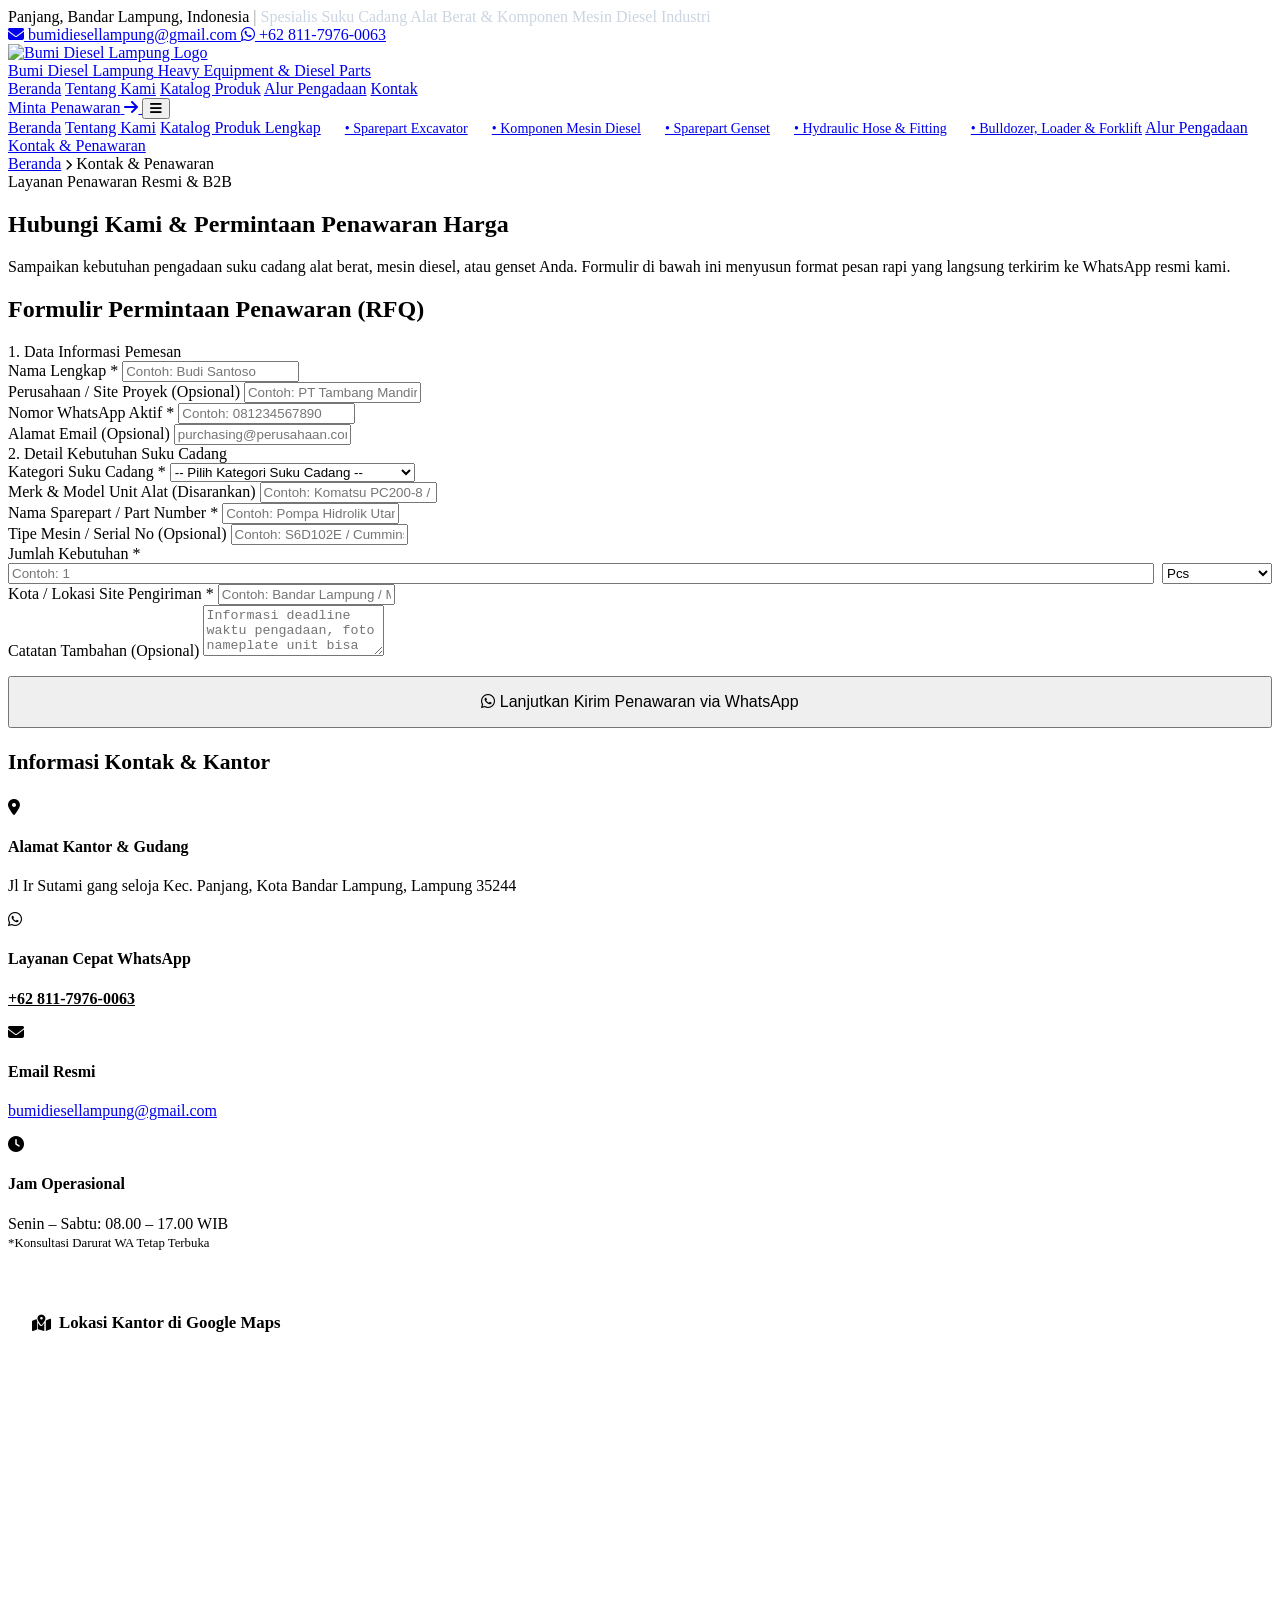
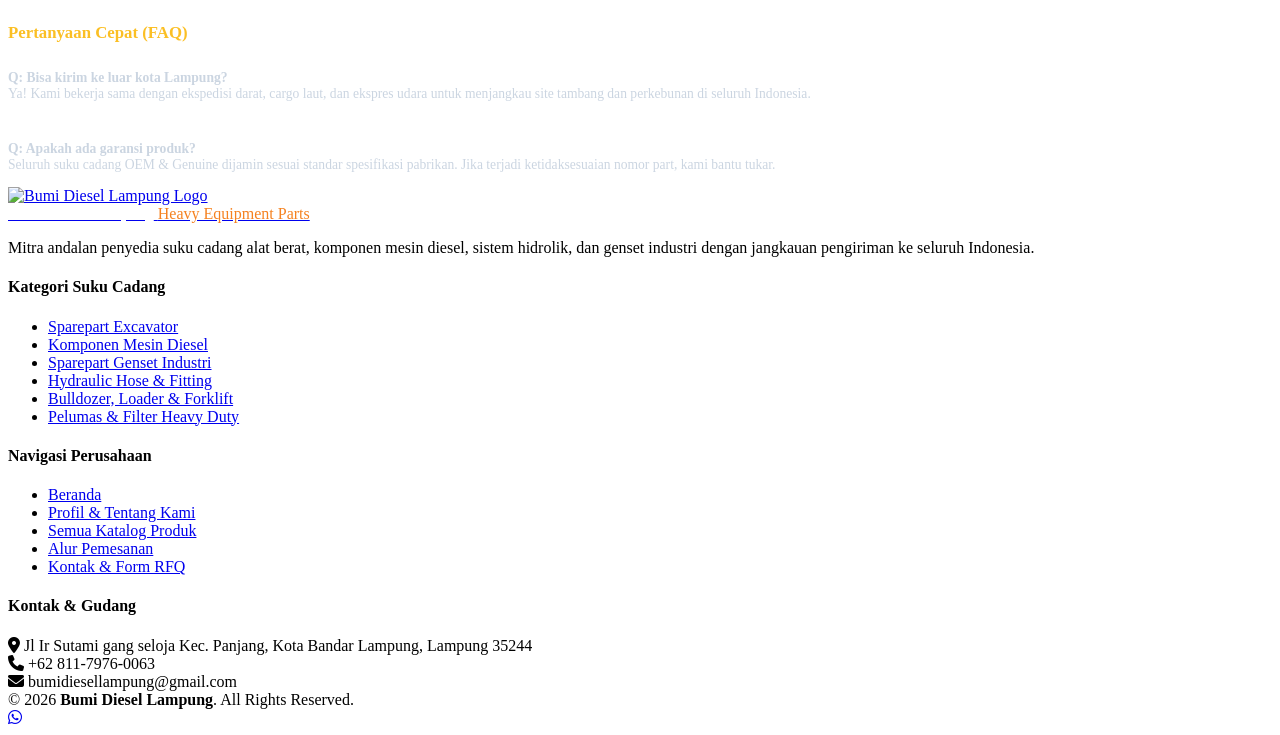
==== kontak.html @ dd25313c "Add files via upload" ====
<!DOCTYPE html>
<html lang="id">
<head>
  <meta charset="UTF-8">
  <meta name="viewport" content="width=device-width, initial-scale=1.0">
  <title>Kontak & Permintaan Penawaran | Bumi Diesel Lampung</title>
  <meta name="description" content="Formulir permintaan penawaran harga (RFQ) dan informasi kontak resmi Bumi Diesel Lampung di Panjang, Bandar Lampung. Layanan cepat via WhatsApp.">
  <meta name="keywords" content="kontak bumi diesel lampung, penawaran harga sparepart alat berat, rfq suku cadang excavator lampung, alamat bumi diesel panjang">

  <link rel="icon" type="image/png" href="assets/favicon.png">
  <link rel="preconnect" href="https://fonts.googleapis.com">
  <link rel="preconnect" href="https://fonts.gstatic.com" crossorigin>
  <link href="https://fonts.googleapis.com/css2?family=Inter:wght@400;500;600;700&family=Plus+Jakarta+Sans:wght@400;500;600;700;800;900&display=swap" rel="stylesheet">
  <link rel="stylesheet" href="https://cdnjs.cloudflare.com/ajax/libs/font-awesome/6.4.0/css/all.min.css">
  <link rel="stylesheet" href="assets/css/styles.css">
</head>
<body>

  <!-- Top Bar -->
  <div class="top-bar">
    <div class="container top-bar-content">
      <div class="top-bar-left">
        <span><span class="status-dot"></span>Panjang, Bandar Lampung, Indonesia</span>
        <span class="hide-sm" style="opacity: 0.4;">|</span>
        <span class="hide-sm" style="color: #CBD5E1;">Spesialis Suku Cadang Alat Berat & Komponen Mesin Diesel Industri</span>
      </div>
      <div class="top-bar-right">
        <a href="mailto:bumidiesellampung@gmail.com" class="top-link hide-sm">
          <i class="fa-solid fa-envelope"></i> bumidiesellampung@gmail.com
        </a>
        <a href="https://wa.me/6281179760063" target="_blank" rel="noopener noreferrer" class="top-link top-link-wa">
          <i class="fa-brands fa-whatsapp"></i> +62 811-7976-0063
        </a>
      </div>
    </div>
  </div>

  <!-- Header -->
  <header class="header">
    <div class="container nav-content">
      <a href="index.html" class="nav-logo" aria-label="Beranda Bumi Diesel Lampung">
        <img src="assets/logo-navy.png" alt="Bumi Diesel Lampung Logo">
        <div class="brand-text">
          <span class="brand-title">Bumi Diesel Lampung</span>
          <span class="brand-subtitle">Heavy Equipment & Diesel Parts</span>
        </div>
      </a>

      <nav class="nav-menu" aria-label="Navigasi Utama">
        <a href="index.html" class="nav-link">Beranda</a>
        <a href="tentang-kami.html" class="nav-link">Tentang Kami</a>
        <a href="produk.html" class="nav-link">Katalog Produk</a>
        <a href="index.html#alur-pengadaan" class="nav-link">Alur Pengadaan</a>
        <a href="kontak.html" class="nav-link active">Kontak</a>
      </nav>

      <div class="nav-actions">
        <a href="kontak.html" class="btn-primary">
          <span>Minta Penawaran</span>
          <i class="fa-solid fa-arrow-right"></i>
        </a>
        <button id="hamburgerBtn" class="hamburger-btn" aria-label="Buka Menu" aria-expanded="false">
          <i class="fa-solid fa-bars"></i>
        </button>
      </div>
    </div>

    <!-- Mobile Drawer -->
    <div id="mobileMenu" class="mobile-menu">
      <a href="index.html" class="mobile-nav-link">Beranda</a>
      <a href="tentang-kami.html" class="mobile-nav-link">Tentang Kami</a>
      <a href="produk.html" class="mobile-nav-link">Katalog Produk Lengkap</a>
      <a href="produk-excavator.html" class="mobile-nav-link" style="padding-left: 1.25rem; font-size: 0.88rem;">• Sparepart Excavator</a>
      <a href="produk-diesel-engine.html" class="mobile-nav-link" style="padding-left: 1.25rem; font-size: 0.88rem;">• Komponen Mesin Diesel</a>
      <a href="produk-genset.html" class="mobile-nav-link" style="padding-left: 1.25rem; font-size: 0.88rem;">• Sparepart Genset</a>
      <a href="produk-hydraulic-hose.html" class="mobile-nav-link" style="padding-left: 1.25rem; font-size: 0.88rem;">• Hydraulic Hose & Fitting</a>
      <a href="produk-alat-berat-lainnya.html" class="mobile-nav-link" style="padding-left: 1.25rem; font-size: 0.88rem;">• Bulldozer, Loader & Forklift</a>
      <a href="index.html#alur-pengadaan" class="mobile-nav-link">Alur Pengadaan</a>
      <a href="kontak.html" class="mobile-nav-link active">Kontak & Penawaran</a>
    </div>
  </header>

  <!-- Page Header -->
  <section class="page-header">
    <div class="container">
      <div class="breadcrumb">
        <a href="index.html">Beranda</a>
        <i class="fa-solid fa-chevron-right" style="font-size: 0.7rem;"></i>
        <span>Kontak & Penawaran</span>
      </div>
      <div class="badge badge-amber" style="margin-bottom: 0.75rem;">Layanan Penawaran Resmi & B2B</div>
      <h1 class="page-title">Hubungi Kami & Permintaan Penawaran Harga</h1>
      <p class="page-desc">
        Sampaikan kebutuhan pengadaan suku cadang alat berat, mesin diesel, atau genset Anda. Formulir di bawah ini menyusun format pesan rapi yang langsung terkirim ke WhatsApp resmi kami.
      </p>
    </div>
  </section>

  <!-- Main Section: Form & Info -->
  <section class="section section-slate">
    <div class="container">
      <div class="grid-contact">

        <!-- Form Card (Left) -->
        <div class="form-card">
          <h2 class="form-card-title">Formulir Permintaan Penawaran (RFQ)</h2>

          <form id="quoteForm">
            <!-- Section 1: Data Pemesan -->
            <div class="form-section-title">1. Data Informasi Pemesan</div>

            <div class="form-row">
              <div class="form-group">
                <label class="form-label" for="quoteName">Nama Lengkap <span class="req">*</span></label>
                <input type="text" id="quoteName" class="form-control" placeholder="Contoh: Budi Santoso" required>
              </div>
              <div class="form-group">
                <label class="form-label" for="quoteCompany">Perusahaan / Site Proyek <span style="color: var(--text-light); font-weight: normal;">(Opsional)</span></label>
                <input type="text" id="quoteCompany" class="form-control" placeholder="Contoh: PT Tambang Mandiri / Mandiri Rental">
              </div>
            </div>

            <div class="form-row">
              <div class="form-group">
                <label class="form-label" for="quotePhone">Nomor WhatsApp Aktif <span class="req">*</span></label>
                <input type="tel" id="quotePhone" class="form-control" placeholder="Contoh: 081234567890" required>
              </div>
              <div class="form-group">
                <label class="form-label" for="quoteEmail">Alamat Email <span style="color: var(--text-light); font-weight: normal;">(Opsional)</span></label>
                <input type="email" id="quoteEmail" class="form-control" placeholder="purchasing@perusahaan.com">
              </div>
            </div>

            <!-- Section 2: Detail Suku Cadang -->
            <div class="form-section-title">2. Detail Kebutuhan Suku Cadang</div>

            <div class="form-row">
              <div class="form-group">
                <label class="form-label" for="quoteCategory">Kategori Suku Cadang <span class="req">*</span></label>
                <select id="quoteCategory" class="form-control" required>
                  <option value="">-- Pilih Kategori Suku Cadang --</option>
                  <option value="Sparepart Excavator">Sparepart Excavator</option>
                  <option value="Komponen Mesin Diesel">Komponen Mesin Diesel</option>
                  <option value="Sparepart Genset Industri">Sparepart Genset Industri</option>
                  <option value="Hydraulic Hose & Fitting">Hydraulic Hose & Fitting</option>
                  <option value="Sparepart Bulldozer, Loader & Forklift">Sparepart Bulldozer, Loader & Forklift</option>
                  <option value="Pelumas & Filter Heavy Duty">Pelumas & Filter Heavy Duty</option>
                  <option value="Lainnya / Multi-Part">Lainnya / Multi-Part</option>
                </select>
              </div>

              <div class="form-group">
                <label class="form-label" for="quoteBrand">Merk & Model Unit Alat <span style="color: var(--text-light); font-weight: normal;">(Disarankan)</span></label>
                <input type="text" id="quoteBrand" class="form-control" placeholder="Contoh: Komatsu PC200-8 / CAT 320D / Perkins 100 kVA">
              </div>
            </div>

            <div class="form-row">
              <div class="form-group">
                <label class="form-label" for="quoteProduct">Nama Sparepart / Part Number <span class="req">*</span></label>
                <input type="text" id="quoteProduct" class="form-control" placeholder="Contoh: Pompa Hidrolik Utama / P/N: 708-2L-00300" required>
              </div>

              <div class="form-group">
                <label class="form-label" for="quoteEngine">Tipe Mesin / Serial No <span style="color: var(--text-light); font-weight: normal;">(Opsional)</span></label>
                <input type="text" id="quoteEngine" class="form-control" placeholder="Contoh: S6D102E / Cummins 6CT">
              </div>
            </div>

            <div class="form-row">
              <div class="form-group">
                <label class="form-label" for="quoteQty">Jumlah Kebutuhan <span class="req">*</span></label>
                <div style="display: flex; gap: 0.5rem;">
                  <input type="text" id="quoteQty" class="form-control" style="flex: 1;" placeholder="Contoh: 1" required>
                  <select id="quoteUnit" class="form-control" style="width: 110px;">
                    <option value="Pcs">Pcs</option>
                    <option value="Unit">Unit</option>
                    <option value="Set">Set</option>
                    <option value="Meter">Meter</option>
                    <option value="Roll">Roll</option>
                    <option value="Pail / Drum">Pail/Drum</option>
                  </select>
                </div>
              </div>

              <div class="form-group">
                <label class="form-label" for="quoteCity">Kota / Lokasi Site Pengiriman <span class="req">*</span></label>
                <input type="text" id="quoteCity" class="form-control" placeholder="Contoh: Bandar Lampung / Muara Enim / Palembang" required>
              </div>
            </div>

            <div class="form-group">
              <label class="form-label" for="quoteNotes">Catatan Tambahan <span style="color: var(--text-light); font-weight: normal;">(Opsional)</span></label>
              <textarea id="quoteNotes" class="form-control" rows="3" placeholder="Informasi deadline waktu pengadaan, foto nameplate unit bisa dikirim via WA..."></textarea>
            </div>

            <button type="submit" class="btn-primary" style="width: 100%; padding: 0.95rem; font-size: 1rem; margin-top: 1rem;">
              <i class="fa-brands fa-whatsapp"></i>
              <span>Lanjutkan Kirim Penawaran via WhatsApp</span>
            </button>
          </form>
        </div>

        <!-- Contact Info & Map (Right) -->
        <div>
          <div class="contact-info-card">
            <h3 style="font-size: 1.35rem; font-weight: 800; color: var(--navy-main); margin-bottom: 1.5rem;">
              Informasi Kontak & Kantor
            </h3>

            <div class="contact-info-item">
              <div class="contact-icon">
                <i class="fa-solid fa-location-dot"></i>
              </div>
              <div class="contact-detail">
                <h4>Alamat Kantor & Gudang</h4>
                <p>Jl Ir Sutami gang seloja Kec. Panjang, Kota Bandar Lampung, Lampung 35244</p>
              </div>
            </div>

            <div class="contact-info-item">
              <div class="contact-icon">
                <i class="fa-brands fa-whatsapp"></i>
              </div>
              <div class="contact-detail">
                <h4>Layanan Cepat WhatsApp</h4>
                <p><a href="https://wa.me/6281179760063" target="_blank" rel="noopener noreferrer" style="color: var(--emerald); font-weight: 700;">+62 811-7976-0063</a></p>
              </div>
            </div>

            <div class="contact-info-item">
              <div class="contact-icon">
                <i class="fa-solid fa-envelope"></i>
              </div>
              <div class="contact-detail">
                <h4>Email Resmi</h4>
                <p><a href="mailto:bumidiesellampung@gmail.com">bumidiesellampung@gmail.com</a></p>
              </div>
            </div>

            <div class="contact-info-item">
              <div class="contact-icon">
                <i class="fa-solid fa-clock"></i>
              </div>
              <div class="contact-detail">
                <h4>Jam Operasional</h4>
                <p>Senin – Sabtu: 08.00 – 17.00 WIB<br><span style="font-size: 0.8rem; color: var(--emerald);">*Konsultasi Darurat WA Tetap Terbuka</span></p>
              </div>
            </div>
          </div>

          <!-- Peta Lokasi / Map Card -->
          <div class="contact-info-card" style="padding: 1.5rem;">
            <h4 style="font-size: 1.05rem; font-weight: 800; color: var(--navy-main); margin-bottom: 0.85rem; display: flex; align-items: center; gap: 0.5rem;">
              <i class="fa-solid fa-map-location-dot" style="color: var(--orange-main);"></i>
              <span>Lokasi Kantor di Google Maps</span>
            </h4>
            <div style="border-radius: var(--radius-md); overflow: hidden; height: 230px; border: 1px solid var(--border-color);">
              <iframe 
                src="https://www.google.com/maps/embed?pb=!1m18!1m12!1m3!1d15888.167812030058!2d105.3184!3d-5.4674!2m3!1f0!2f0!3f0!3m2!1i1024!2i768!4f13.1!3m3!1m2!1s0x2e40daddb4b3917d%3A0x6b437299a914757c!2sPanjang%2C%20Bandar%20Lampung%20City%2C%20Lampung!5e0!3m2!1sen!2sid!4v1711100000000!5m2!1sen!2sid" 
                width="100%" 
                height="100%" 
                style="border:0;" 
                allowfullscreen="" 
                loading="lazy" 
                referrerpolicy="no-referrer-when-downgrade"
                title="Peta Lokasi Bumi Diesel Lampung Panjang">
              </iframe>
            </div>
          </div>

          <!-- FAQ Card -->
          <div class="contact-info-card" style="background: var(--navy-dark); color: #FFFFFF; border: none;">
            <h4 style="font-size: 1.05rem; font-weight: 800; color: #FBBF24; margin-bottom: 0.85rem;">
              Pertanyaan Cepat (FAQ)
            </h4>
            <div style="font-size: 0.85rem; color: #CBD5E1; display: flex; flex-direction: column; gap: 0.75rem;">
              <p>
                <strong>Q: Bisa kirim ke luar kota Lampung?</strong><br>
                Ya! Kami bekerja sama dengan ekspedisi darat, cargo laut, dan ekspres udara untuk menjangkau site tambang dan perkebunan di seluruh Indonesia.
              </p>
              <p>
                <strong>Q: Apakah ada garansi produk?</strong><br>
                Seluruh suku cadang OEM & Genuine dijamin sesuai standar spesifikasi pabrikan. Jika terjadi ketidaksesuaian nomor part, kami bantu tukar.
              </p>
            </div>
          </div>
        </div>

      </div>
    </div>
  </section>

  <!-- Corporate Footer -->
  <footer class="footer">
    <div class="container">
      <div class="footer-grid">
        <div class="footer-brand">
          <a href="index.html" class="nav-logo">
            <img src="assets/logo-white.png" alt="Bumi Diesel Lampung Logo" style="height: 48px;">
            <div class="brand-text">
              <span class="brand-title" style="color: #FFFFFF;">Bumi Diesel Lampung</span>
              <span class="brand-subtitle" style="color: #F58220;">Heavy Equipment Parts</span>
            </div>
          </a>
          <p>Mitra andalan penyedia suku cadang alat berat, komponen mesin diesel, sistem hidrolik, dan genset industri dengan jangkauan pengiriman ke seluruh Indonesia.</p>
        </div>

        <div>
          <h4 class="footer-col-title">Kategori Suku Cadang</h4>
          <ul class="footer-links">
            <li><a href="produk-excavator.html">Sparepart Excavator</a></li>
            <li><a href="produk-diesel-engine.html">Komponen Mesin Diesel</a></li>
            <li><a href="produk-genset.html">Sparepart Genset Industri</a></li>
            <li><a href="produk-hydraulic-hose.html">Hydraulic Hose & Fitting</a></li>
            <li><a href="produk-alat-berat-lainnya.html">Bulldozer, Loader & Forklift</a></li>
            <li><a href="produk.html?kategori=oli-filter">Pelumas & Filter Heavy Duty</a></li>
          </ul>
        </div>

        <div>
          <h4 class="footer-col-title">Navigasi Perusahaan</h4>
          <ul class="footer-links">
            <li><a href="index.html">Beranda</a></li>
            <li><a href="tentang-kami.html">Profil & Tentang Kami</a></li>
            <li><a href="produk.html">Semua Katalog Produk</a></li>
            <li><a href="index.html#alur-pengadaan">Alur Pemesanan</a></li>
            <li><a href="kontak.html">Kontak & Form RFQ</a></li>
          </ul>
        </div>

        <div>
          <h4 class="footer-col-title">Kontak & Gudang</h4>
          <div class="footer-contact-item">
            <i class="fa-solid fa-location-dot"></i>
            <span>Jl Ir Sutami gang seloja Kec. Panjang, Kota Bandar Lampung, Lampung 35244</span>
          </div>
          <div class="footer-contact-item">
            <i class="fa-solid fa-phone"></i>
            <span>+62 811-7976-0063</span>
          </div>
          <div class="footer-contact-item">
            <i class="fa-solid fa-envelope"></i>
            <span>bumidiesellampung@gmail.com</span>
          </div>
        </div>
      </div>

      <div class="footer-bottom">
        <div>&copy; <span id="currentYear">2026</span> <strong>Bumi Diesel Lampung</strong>. All Rights Reserved.</div>
      </div>
    </div>
  </footer>

  <a href="https://wa.me/6281179760063" target="_blank" rel="noopener noreferrer" class="floating-wa" aria-label="Konsultasi WhatsApp Bumi Diesel Lampung">
    <i class="fa-brands fa-whatsapp"></i>
  </a>

  <script src="assets/js/main.js"></script>
</body>
</html>
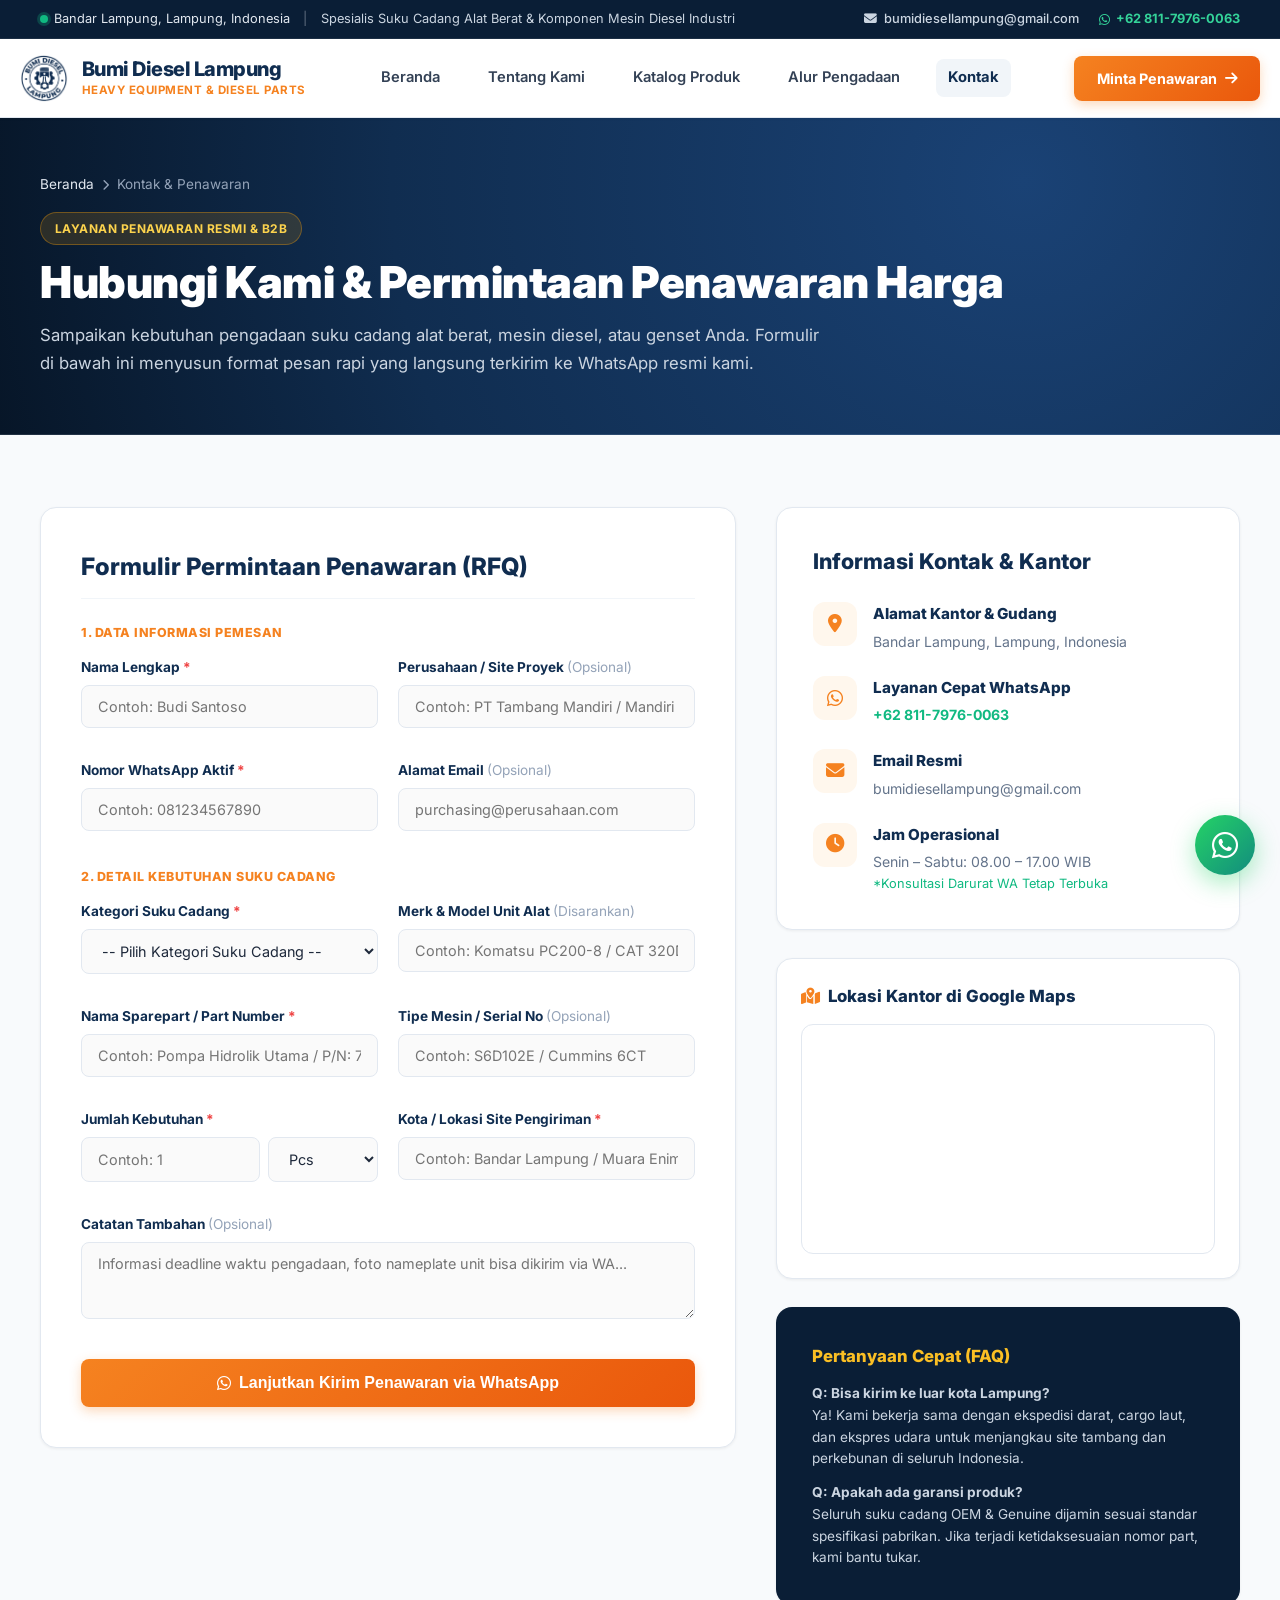
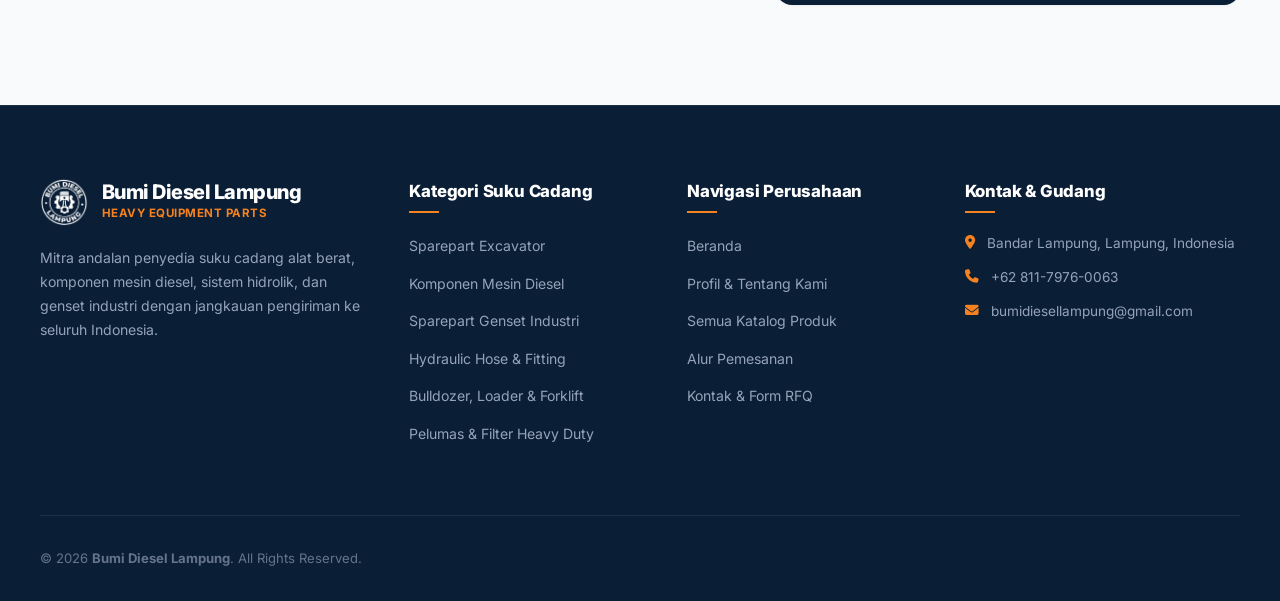
==== commit f6d2445a: "Add files via upload" ====
--- a/kontak.html
+++ b/kontak.html
@@ -4,8 +4,8 @@
   <meta charset="UTF-8">
   <meta name="viewport" content="width=device-width, initial-scale=1.0">
   <title>Kontak & Permintaan Penawaran | Bumi Diesel Lampung</title>
-  <meta name="description" content="Formulir permintaan penawaran harga (RFQ) dan informasi kontak resmi Bumi Diesel Lampung di Panjang, Bandar Lampung. Layanan cepat via WhatsApp.">
-  <meta name="keywords" content="kontak bumi diesel lampung, penawaran harga sparepart alat berat, rfq suku cadang excavator lampung, alamat bumi diesel panjang">
+  <meta name="description" content="Formulir permintaan penawaran harga (RFQ) dan informasi kontak resmi Bumi Diesel Lampung di Bandar Lampung, Lampung. Layanan cepat via WhatsApp.">
+  <meta name="keywords" content="kontak bumi diesel lampung, penawaran harga sparepart alat berat, rfq suku cadang excavator lampung, alamat bumi diesel bandar lampung">
 
   <link rel="icon" type="image/png" href="assets/favicon.png">
   <link rel="preconnect" href="https://fonts.googleapis.com">
@@ -20,7 +20,7 @@
   <div class="top-bar">
     <div class="container top-bar-content">
       <div class="top-bar-left">
-        <span><span class="status-dot"></span>Panjang, Bandar Lampung, Indonesia</span>
+        <span><span class="status-dot"></span>Bandar Lampung, Lampung, Indonesia</span>
         <span class="hide-sm" style="opacity: 0.4;">|</span>
         <span class="hide-sm" style="color: #CBD5E1;">Spesialis Suku Cadang Alat Berat & Komponen Mesin Diesel Industri</span>
       </div>
@@ -214,7 +214,7 @@
               </div>
               <div class="contact-detail">
                 <h4>Alamat Kantor & Gudang</h4>
-                <p>Jl Ir Sutami gang seloja Kec. Panjang, Kota Bandar Lampung, Lampung 35244</p>
+                <p>Bandar Lampung, Lampung, Indonesia</p>
               </div>
             </div>
 
@@ -257,14 +257,14 @@
             </h4>
             <div style="border-radius: var(--radius-md); overflow: hidden; height: 230px; border: 1px solid var(--border-color);">
               <iframe 
-                src="https://www.google.com/maps/embed?pb=!1m18!1m12!1m3!1d15888.167812030058!2d105.3184!3d-5.4674!2m3!1f0!2f0!3f0!3m2!1i1024!2i768!4f13.1!3m3!1m2!1s0x2e40daddb4b3917d%3A0x6b437299a914757c!2sPanjang%2C%20Bandar%20Lampung%20City%2C%20Lampung!5e0!3m2!1sen!2sid!4v1711100000000!5m2!1sen!2sid" 
+                src="https://www.google.com/maps/embed?pb=!1m18!1m12!1m3!1d127107.03734440532!2d105.20146039999999!3d-5.4297805!2m3!1f0!2f0!3f0!3m2!1i1024!2i768!4f13.1!3m3!1m2!1s0x2e40da4377038e1b%3A0x3039d80b220cc30!2sBandar%20Lampung%2C%20Bandar%20Lampung%20City%2C%20Lampung!5e0!3m2!1sen!2sid!4v1711100000000!5m2!1sen!2sid" 
                 width="100%" 
                 height="100%" 
                 style="border:0;" 
                 allowfullscreen="" 
                 loading="lazy" 
                 referrerpolicy="no-referrer-when-downgrade"
-                title="Peta Lokasi Bumi Diesel Lampung Panjang">
+                title="Peta Lokasi Bumi Diesel Lampung - Bandar Lampung">
               </iframe>
             </div>
           </div>
@@ -333,7 +333,7 @@
           <h4 class="footer-col-title">Kontak & Gudang</h4>
           <div class="footer-contact-item">
             <i class="fa-solid fa-location-dot"></i>
-            <span>Jl Ir Sutami gang seloja Kec. Panjang, Kota Bandar Lampung, Lampung 35244</span>
+            <span>Bandar Lampung, Lampung, Indonesia</span>
           </div>
           <div class="footer-contact-item">
             <i class="fa-solid fa-phone"></i>
--- a/assets/css/styles.css
+++ b/assets/css/styles.css
@@ -0,0 +1,1643 @@
+/* ============================================================
+   Bumi Diesel Lampung - Corporate Industrial Styling
+   Clean, modern, responsive CSS without external build dependencies
+   ============================================================ */
+
+:root {
+  --navy-main: #102D50;
+  --navy-dark: #0A1E36;
+  --navy-deep: #071628;
+  --navy-light: #1A4275;
+  --orange-main: #F58220;
+  --orange-hover: #E07316;
+  --orange-light: #FFF7ED;
+  --amber-main: #F59E0B;
+  --emerald: #10B981;
+  --emerald-light: #ECFDF5;
+  --bg-slate: #F8FAFC;
+  --bg-dark: #0B1727;
+  --border-color: #E2E8F0;
+  --border-light: #F1F5F9;
+  --text-main: #1E293B;
+  --text-muted: #64748B;
+  --text-light: #94A3B8;
+  --card-bg: #FFFFFF;
+  --radius-sm: 8px;
+  --radius-md: 12px;
+  --radius-lg: 16px;
+  --radius-xl: 20px;
+  --radius-full: 9999px;
+  --shadow-sm: 0 1px 3px 0 rgba(0, 0, 0, 0.06);
+  --shadow-md: 0 4px 10px -1px rgba(16, 45, 80, 0.08), 0 2px 4px -2px rgba(16, 45, 80, 0.04);
+  --shadow-lg: 0 12px 24px -4px rgba(16, 45, 80, 0.12), 0 4px 8px -4px rgba(16, 45, 80, 0.06);
+  --shadow-hover: 0 20px 30px -5px rgba(16, 45, 80, 0.18), 0 8px 12px -6px rgba(16, 45, 80, 0.1);
+  --transition: all 0.25s cubic-bezier(0.16, 1, 0.3, 1);
+}
+
+*, *::before, *::after {
+  box-sizing: border-box;
+  margin: 0;
+  padding: 0;
+}
+
+html {
+  scroll-behavior: smooth;
+  font-size: 16px;
+}
+
+body {
+  font-family: 'Plus Jakarta Sans', 'Inter', system-ui, -apple-system, BlinkMacSystemFont, 'Segoe UI', Roboto, sans-serif;
+  color: var(--text-main);
+  background-color: #FFFFFF;
+  line-height: 1.6;
+  overflow-x: hidden;
+  -webkit-font-smoothing: antialiased;
+}
+
+a {
+  text-decoration: none;
+  color: inherit;
+  transition: var(--transition);
+}
+
+img, svg {
+  max-width: 100%;
+  height: auto;
+  display: block;
+}
+
+ul {
+  list-style: none;
+}
+
+.container {
+  width: 100%;
+  max-width: 1240px;
+  margin-left: auto;
+  margin-right: auto;
+  padding-left: 1.25rem;
+  padding-right: 1.25rem;
+}
+
+/* ============================================================
+   TOP BAR & ANNOUNCEMENT
+   ============================================================ */
+.top-bar {
+  background-color: var(--navy-dark);
+  color: #E2E8F0;
+  font-size: 0.8rem;
+  padding: 0.55rem 0;
+  border-bottom: 1px solid rgba(255, 255, 255, 0.08);
+}
+
+.top-bar-content {
+  display: flex;
+  flex-wrap: wrap;
+  align-items: center;
+  justify-content: space-between;
+  gap: 0.75rem;
+}
+
+.top-bar-left {
+  display: flex;
+  align-items: center;
+  gap: 0.85rem;
+}
+
+.status-dot {
+  width: 8px;
+  height: 8px;
+  background-color: var(--emerald);
+  border-radius: 50%;
+  display: inline-block;
+  margin-right: 0.35rem;
+  box-shadow: 0 0 0 3px rgba(16, 185, 129, 0.25);
+  animation: pulseDot 2s infinite;
+}
+
+@keyframes pulseDot {
+  0% { transform: scale(0.95); box-shadow: 0 0 0 0 rgba(16, 185, 129, 0.4); }
+  70% { transform: scale(1); box-shadow: 0 0 0 6px rgba(16, 185, 129, 0); }
+  100% { transform: scale(0.95); box-shadow: 0 0 0 0 rgba(16, 185, 129, 0); }
+}
+
+.top-bar-right {
+  display: flex;
+  align-items: center;
+  gap: 1.25rem;
+  margin-left: auto;
+}
+
+.top-link {
+  display: inline-flex;
+  align-items: center;
+  gap: 0.4rem;
+  color: #CBD5E1;
+  font-size: 0.8rem;
+  font-weight: 500;
+}
+
+.top-link:hover {
+  color: #FFFFFF;
+}
+
+.top-link-wa {
+  color: #34D399;
+  font-weight: 700;
+}
+
+.top-link-wa:hover {
+  color: #6EE7B7;
+}
+
+/* ============================================================
+   HEADER & NAVBAR
+   ============================================================ */
+.header {
+  position: sticky;
+  top: 0;
+  z-index: 100;
+  background-color: rgba(255, 255, 255, 0.98);
+  backdrop-filter: blur(10px);
+  border-bottom: 1px solid var(--border-color);
+  box-shadow: var(--shadow-sm);
+  transition: var(--transition);
+}
+
+.nav-content {
+  display: flex;
+  align-items: center;
+  justify-content: space-between;
+  padding: 0.95rem 0;
+}
+
+.nav-logo {
+  display: flex;
+  align-items: center;
+  gap: 0.85rem;
+}
+
+.nav-logo img {
+  height: 48px;
+  width: auto;
+  object-fit: contain;
+  transition: transform 0.2s ease;
+}
+
+.nav-logo:hover img {
+  transform: scale(1.03);
+}
+
+.brand-text {
+  display: flex;
+  flex-direction: column;
+}
+
+.brand-title {
+  font-size: 1.25rem;
+  font-weight: 800;
+  color: var(--navy-main);
+  letter-spacing: -0.5px;
+  line-height: 1.15;
+}
+
+.brand-subtitle {
+  font-size: 0.72rem;
+  color: var(--orange-main);
+  font-weight: 700;
+  text-transform: uppercase;
+  letter-spacing: 0.5px;
+}
+
+.nav-menu {
+  display: flex;
+  align-items: center;
+  gap: 1.5rem;
+}
+
+.nav-link {
+  font-size: 0.92rem;
+  font-weight: 600;
+  color: #334155;
+  padding: 0.45rem 0.75rem;
+  border-radius: var(--radius-sm);
+  position: relative;
+}
+
+.nav-link:hover {
+  color: var(--navy-main);
+  background-color: #F8FAFC;
+}
+
+.nav-link.active {
+  color: var(--navy-main);
+  font-weight: 700;
+  background-color: #F1F5F9;
+}
+
+.nav-actions {
+  display: flex;
+  align-items: center;
+  gap: 0.75rem;
+}
+
+.hamburger-btn {
+  display: none;
+  background: #F8FAFC;
+  border: 1px solid var(--border-color);
+  border-radius: var(--radius-sm);
+  padding: 0.5rem 0.75rem;
+  font-size: 1.3rem;
+  line-height: 1;
+  color: var(--navy-main);
+  cursor: pointer;
+  transition: var(--transition);
+}
+
+.hamburger-btn:hover {
+  background: #EDF2F7;
+  border-color: var(--navy-light);
+}
+
+/* Mobile Drawer */
+.mobile-menu {
+  display: none;
+  background-color: #FFFFFF;
+  border-top: 1px solid var(--border-color);
+  padding: 1.25rem;
+  box-shadow: 0 16px 30px -8px rgba(16, 45, 80, 0.18);
+  animation: mobileMenuSlide 0.25s ease-out;
+}
+
+@keyframes mobileMenuSlide {
+  from { opacity: 0; transform: translateY(-10px); }
+  to { opacity: 1; transform: translateY(0); }
+}
+
+.mobile-menu.open {
+  display: block;
+}
+
+.mobile-nav-link {
+  display: block;
+  padding: 0.85rem 0.5rem;
+  font-weight: 600;
+  font-size: 0.95rem;
+  color: var(--navy-main);
+  border-bottom: 1px solid #F1F5F9;
+  transition: var(--transition);
+}
+
+.mobile-nav-link:hover, .mobile-nav-link.active {
+  color: var(--orange-main);
+  background-color: var(--orange-light);
+  padding-left: 0.85rem;
+  border-radius: 6px;
+}
+
+/* ============================================================
+   BUTTONS & BADGES
+   ============================================================ */
+.btn-primary {
+  display: inline-flex;
+  align-items: center;
+  justify-content: center;
+  gap: 0.5rem;
+  background: linear-gradient(135deg, #F58220 0%, #EA580C 100%);
+  color: #FFFFFF !important;
+  font-weight: 700;
+  font-size: 0.9rem;
+  padding: 0.7rem 1.4rem;
+  border-radius: var(--radius-sm);
+  border: none;
+  cursor: pointer;
+  box-shadow: 0 4px 12px rgba(245, 130, 32, 0.3);
+  transition: var(--transition);
+}
+
+.btn-primary:hover {
+  background: linear-gradient(135deg, #EA580C 0%, #C2410C 100%);
+  transform: translateY(-2px);
+  box-shadow: 0 6px 18px rgba(245, 130, 32, 0.4);
+}
+
+.btn-secondary {
+  display: inline-flex;
+  align-items: center;
+  justify-content: center;
+  gap: 0.5rem;
+  background-color: rgba(255, 255, 255, 0.12);
+  color: #FFFFFF !important;
+  font-weight: 600;
+  font-size: 0.9rem;
+  padding: 0.7rem 1.4rem;
+  border-radius: var(--radius-sm);
+  border: 1px solid rgba(255, 255, 255, 0.25);
+  cursor: pointer;
+  transition: var(--transition);
+  backdrop-filter: blur(4px);
+}
+
+.btn-secondary:hover {
+  background-color: rgba(255, 255, 255, 0.22);
+  border-color: rgba(255, 255, 255, 0.4);
+  transform: translateY(-2px);
+}
+
+.btn-outline-dark {
+  display: inline-flex;
+  align-items: center;
+  justify-content: center;
+  gap: 0.5rem;
+  background-color: #FFFFFF;
+  color: var(--navy-main) !important;
+  font-weight: 600;
+  font-size: 0.9rem;
+  padding: 0.7rem 1.4rem;
+  border-radius: var(--radius-sm);
+  border: 1px solid var(--border-color);
+  cursor: pointer;
+  transition: var(--transition);
+  box-shadow: var(--shadow-sm);
+}
+
+.btn-outline-dark:hover {
+  background-color: #F8FAFC;
+  border-color: var(--navy-light);
+  transform: translateY(-2px);
+}
+
+.btn-navy {
+  display: inline-flex;
+  align-items: center;
+  justify-content: center;
+  gap: 0.5rem;
+  background-color: var(--navy-main);
+  color: #FFFFFF !important;
+  font-weight: 600;
+  font-size: 0.9rem;
+  padding: 0.7rem 1.4rem;
+  border-radius: var(--radius-sm);
+  border: none;
+  cursor: pointer;
+  transition: var(--transition);
+  box-shadow: var(--shadow-sm);
+}
+
+.btn-navy:hover {
+  background-color: var(--navy-light);
+  transform: translateY(-2px);
+}
+
+.btn-whatsapp-hero {
+  display: inline-flex;
+  align-items: center;
+  justify-content: center;
+  gap: 0.5rem;
+  background-color: #10B981;
+  color: #FFFFFF !important;
+  font-weight: 700;
+  font-size: 0.9rem;
+  padding: 0.7rem 1.4rem;
+  border-radius: var(--radius-sm);
+  border: none;
+  cursor: pointer;
+  box-shadow: 0 4px 12px rgba(16, 185, 129, 0.3);
+  transition: var(--transition);
+}
+
+.btn-whatsapp-hero:hover {
+  background-color: #059669;
+  transform: translateY(-2px);
+  box-shadow: 0 6px 18px rgba(16, 185, 129, 0.4);
+}
+
+.badge {
+  display: inline-flex;
+  align-items: center;
+  gap: 0.4rem;
+  padding: 0.35rem 0.85rem;
+  border-radius: var(--radius-full);
+  font-size: 0.75rem;
+  font-weight: 700;
+  text-transform: uppercase;
+  letter-spacing: 0.5px;
+}
+
+.badge-amber {
+  background-color: rgba(245, 158, 11, 0.15);
+  color: #FCD34D;
+  border: 1px solid rgba(245, 158, 11, 0.35);
+}
+
+.badge-blue {
+  background-color: rgba(59, 130, 246, 0.15);
+  color: #3B82F6;
+  border: 1px solid rgba(59, 130, 246, 0.25);
+}
+
+.badge-orange {
+  background-color: rgba(245, 130, 32, 0.15);
+  color: var(--orange-main);
+  border: 1px solid rgba(245, 130, 32, 0.3);
+}
+
+.badge-emerald {
+  background-color: rgba(16, 185, 129, 0.15);
+  color: #059669;
+  border: 1px solid rgba(16, 185, 129, 0.25);
+}
+
+/* ============================================================
+   HERO SECTION
+   ============================================================ */
+.hero {
+  position: relative;
+  background: radial-gradient(circle at 85% 20%, #1A4275 0%, #102D50 50%, #071628 100%);
+  color: #FFFFFF;
+  padding: 4.5rem 0 5rem 0;
+  overflow: hidden;
+  border-bottom: 1px solid rgba(255, 255, 255, 0.08);
+}
+
+.hero::before {
+  content: '';
+  position: absolute;
+  top: 0; left: 0; right: 0; bottom: 0;
+  background-image: radial-gradient(rgba(255, 255, 255, 0.05) 1px, transparent 1px);
+  background-size: 32px 32px;
+  pointer-events: none;
+  opacity: 0.5;
+}
+
+.hero-grid {
+  display: grid;
+  grid-template-columns: 1.2fr 0.8fr;
+  gap: 3.5rem;
+  align-items: center;
+  position: relative;
+  z-index: 2;
+}
+
+.hero-title {
+  font-size: 2.85rem;
+  font-weight: 900;
+  line-height: 1.15;
+  margin: 1.25rem 0 1rem 0;
+  letter-spacing: -0.5px;
+}
+
+.hero-title span {
+  color: #FBBF24;
+  background: linear-gradient(135deg, #FDBA74 0%, #F58220 100%);
+  -webkit-background-clip: text;
+  -webkit-text-fill-color: transparent;
+}
+
+.hero-desc {
+  font-size: 1.05rem;
+  line-height: 1.7;
+  color: #CBD5E1;
+  margin-bottom: 1.75rem;
+  max-width: 620px;
+}
+
+.hero-features {
+  display: flex;
+  flex-wrap: wrap;
+  gap: 0.85rem;
+  margin-bottom: 2rem;
+}
+
+.feature-box {
+  display: inline-flex;
+  align-items: center;
+  gap: 0.5rem;
+  background-color: rgba(255, 255, 255, 0.08);
+  border: 1px solid rgba(255, 255, 255, 0.15);
+  border-radius: var(--radius-sm);
+  padding: 0.45rem 0.85rem;
+  font-size: 0.82rem;
+  font-weight: 600;
+  color: #E2E8F0;
+  backdrop-filter: blur(4px);
+}
+
+.hero-btns {
+  display: flex;
+  flex-wrap: wrap;
+  gap: 1rem;
+}
+
+.hero-visual {
+  position: relative;
+}
+
+.hero-card-preview {
+  background: rgba(255, 255, 255, 0.05);
+  border: 1px solid rgba(255, 255, 255, 0.15);
+  border-radius: var(--radius-xl);
+  padding: 1.5rem;
+  box-shadow: 0 20px 40px -10px rgba(0, 0, 0, 0.5);
+  backdrop-filter: blur(12px);
+  position: relative;
+}
+
+.hero-img-wrapper {
+  position: relative;
+  border-radius: var(--radius-lg);
+  overflow: hidden;
+  background: #0B1727;
+}
+
+.hero-img-wrapper img {
+  width: 100%;
+  height: 320px;
+  object-fit: cover;
+  transition: transform 0.5s ease;
+}
+
+.hero-img-wrapper:hover img {
+  transform: scale(1.05);
+}
+
+.hero-floating-stat {
+  position: absolute;
+  bottom: -20px;
+  right: -15px;
+  background: #FFFFFF;
+  color: var(--navy-main);
+  padding: 1rem 1.25rem;
+  border-radius: var(--radius-md);
+  box-shadow: var(--shadow-lg);
+  border: 1px solid var(--border-color);
+  display: flex;
+  align-items: center;
+  gap: 0.75rem;
+}
+
+.hero-floating-stat .stat-num {
+  font-size: 1.5rem;
+  font-weight: 900;
+  color: var(--orange-main);
+  line-height: 1;
+}
+
+.hero-floating-stat .stat-label {
+  font-size: 0.75rem;
+  font-weight: 700;
+  color: var(--text-muted);
+  line-height: 1.2;
+}
+
+/* ============================================================
+   STATS BANNER
+   ============================================================ */
+.stats-banner {
+  background-color: #FFFFFF;
+  border-bottom: 1px solid var(--border-color);
+  padding: 2.25rem 0;
+  box-shadow: var(--shadow-sm);
+}
+
+.stats-grid {
+  display: grid;
+  grid-template-columns: repeat(4, 1fr);
+  gap: 1.5rem;
+  text-align: center;
+}
+
+.stat-item {
+  padding: 0 1rem;
+  position: relative;
+}
+
+.stat-item:not(:last-child)::after {
+  content: '';
+  position: absolute;
+  right: 0;
+  top: 15%;
+  height: 70%;
+  width: 1px;
+  background-color: var(--border-color);
+}
+
+.stat-value {
+  font-size: 2.25rem;
+  font-weight: 900;
+  color: var(--navy-main);
+  line-height: 1.1;
+  margin-bottom: 0.25rem;
+}
+
+.stat-value span {
+  color: var(--orange-main);
+}
+
+.stat-title {
+  font-size: 0.85rem;
+  color: var(--text-muted);
+  font-weight: 600;
+}
+
+/* ============================================================
+   SECTION COMMONS
+   ============================================================ */
+.section {
+  padding: 4.5rem 0;
+}
+
+.section-slate {
+  background-color: var(--bg-slate);
+}
+
+.section-navy {
+  background-color: var(--navy-main);
+  color: #FFFFFF;
+}
+
+.section-header {
+  text-align: center;
+  max-width: 760px;
+  margin: 0 auto 3.25rem auto;
+}
+
+.section-header.text-left {
+  text-align: left;
+  margin-left: 0;
+}
+
+.section-badge {
+  margin-bottom: 0.85rem;
+}
+
+.section-title {
+  font-size: 2.25rem;
+  font-weight: 900;
+  color: var(--navy-main);
+  line-height: 1.2;
+  letter-spacing: -0.5px;
+  margin-bottom: 0.85rem;
+}
+
+.section-navy .section-title {
+  color: #FFFFFF;
+}
+
+.section-subtitle {
+  font-size: 1rem;
+  color: var(--text-muted);
+  line-height: 1.7;
+}
+
+.section-navy .section-subtitle {
+  color: #CBD5E1;
+}
+
+/* ============================================================
+   CATEGORIES GRID
+   ============================================================ */
+.categories-grid {
+  display: grid;
+  grid-template-columns: repeat(3, 1fr);
+  gap: 1.75rem;
+}
+
+.category-card {
+  background: #FFFFFF;
+  border: 1px solid var(--border-color);
+  border-radius: var(--radius-lg);
+  overflow: hidden;
+  box-shadow: var(--shadow-sm);
+  transition: var(--transition);
+  display: flex;
+  flex-direction: column;
+}
+
+.category-card:hover {
+  transform: translateY(-6px);
+  box-shadow: var(--shadow-hover);
+  border-color: #CBD5E1;
+}
+
+.category-card-img {
+  height: 200px;
+  background-color: #F8FAFC;
+  overflow: hidden;
+  position: relative;
+  display: flex;
+  align-items: center;
+  justify-content: center;
+  padding: 1.5rem;
+  border-bottom: 1px solid var(--border-color);
+}
+
+.category-card-img img {
+  max-height: 160px;
+  width: auto;
+  object-fit: contain;
+  transition: transform 0.4s ease;
+}
+
+.category-card:hover .category-card-img img {
+  transform: scale(1.08);
+}
+
+.category-card-body {
+  padding: 1.5rem;
+  display: flex;
+  flex-direction: column;
+  flex: 1;
+}
+
+.category-tag {
+  font-size: 0.72rem;
+  font-weight: 800;
+  text-transform: uppercase;
+  color: var(--orange-main);
+  letter-spacing: 0.5px;
+  margin-bottom: 0.4rem;
+}
+
+.category-card-title {
+  font-size: 1.25rem;
+  font-weight: 800;
+  color: var(--navy-main);
+  margin-bottom: 0.6rem;
+  line-height: 1.3;
+}
+
+.category-card-desc {
+  font-size: 0.88rem;
+  color: var(--text-muted);
+  line-height: 1.6;
+  margin-bottom: 1.25rem;
+  flex: 1;
+}
+
+.category-link {
+  display: inline-flex;
+  align-items: center;
+  gap: 0.5rem;
+  font-size: 0.88rem;
+  font-weight: 700;
+  color: var(--navy-main);
+}
+
+.category-link:hover {
+  color: var(--orange-main);
+  gap: 0.75rem;
+}
+
+/* ============================================================
+   PRODUCT CATALOG GRID & CARDS
+   ============================================================ */
+.product-grid {
+  display: grid;
+  grid-template-columns: repeat(4, 1fr);
+  gap: 1.5rem;
+}
+
+.product-card {
+  background: #FFFFFF;
+  border: 1px solid var(--border-color);
+  border-radius: var(--radius-md);
+  overflow: hidden;
+  box-shadow: var(--shadow-sm);
+  transition: var(--transition);
+  display: flex;
+  flex-direction: column;
+}
+
+.product-card:hover {
+  transform: translateY(-5px);
+  box-shadow: var(--shadow-hover);
+  border-color: var(--orange-main);
+}
+
+.product-img-box {
+  height: 190px;
+  background: #FAFAFA;
+  display: flex;
+  align-items: center;
+  justify-content: center;
+  padding: 1.25rem;
+  position: relative;
+  border-bottom: 1px solid var(--border-color);
+}
+
+.product-img-box img {
+  max-height: 150px;
+  width: auto;
+  object-fit: contain;
+  transition: transform 0.3s ease;
+}
+
+.product-card:hover .product-img-box img {
+  transform: scale(1.08);
+}
+
+.product-badge {
+  position: absolute;
+  top: 0.75rem;
+  left: 0.75rem;
+  background: #FFFFFF;
+  border: 1px solid var(--border-color);
+  padding: 0.2rem 0.6rem;
+  border-radius: var(--radius-full);
+  font-size: 0.7rem;
+  font-weight: 700;
+  color: var(--navy-main);
+  box-shadow: var(--shadow-sm);
+}
+
+.product-body {
+  padding: 1.25rem;
+  display: flex;
+  flex-direction: column;
+  flex: 1;
+}
+
+.product-title {
+  font-size: 1.05rem;
+  font-weight: 800;
+  color: var(--navy-main);
+  margin-bottom: 0.4rem;
+  line-height: 1.35;
+}
+
+.product-category-sub {
+  font-size: 0.75rem;
+  font-weight: 700;
+  color: var(--orange-main);
+  text-transform: uppercase;
+  margin-bottom: 0.5rem;
+}
+
+.product-desc {
+  font-size: 0.82rem;
+  color: var(--text-muted);
+  line-height: 1.5;
+  margin-bottom: 1rem;
+  flex: 1;
+}
+
+.product-footer {
+  border-top: 1px solid var(--border-light);
+  padding-top: 0.85rem;
+  display: flex;
+  align-items: center;
+  justify-content: space-between;
+  gap: 0.5rem;
+}
+
+.btn-product-wa {
+  display: inline-flex;
+  align-items: center;
+  justify-content: center;
+  gap: 0.4rem;
+  width: 100%;
+  background-color: var(--orange-light);
+  color: var(--orange-hover) !important;
+  border: 1px solid rgba(245, 130, 32, 0.3);
+  padding: 0.55rem 0.85rem;
+  border-radius: var(--radius-sm);
+  font-size: 0.82rem;
+  font-weight: 700;
+  transition: var(--transition);
+}
+
+.btn-product-wa:hover {
+  background-color: var(--orange-main);
+  color: #FFFFFF !important;
+  border-color: var(--orange-main);
+}
+
+/* ============================================================
+   WORKFLOW / ALUR PENGADAAN
+   ============================================================ */
+.workflow-grid {
+  display: grid;
+  grid-template-columns: repeat(4, 1fr);
+  gap: 1.75rem;
+  position: relative;
+}
+
+.workflow-card {
+  background: #FFFFFF;
+  border: 1px solid var(--border-color);
+  border-radius: var(--radius-lg);
+  padding: 2rem 1.5rem;
+  position: relative;
+  box-shadow: var(--shadow-sm);
+  transition: var(--transition);
+}
+
+.workflow-card:hover {
+  transform: translateY(-5px);
+  box-shadow: var(--shadow-hover);
+  border-color: var(--navy-light);
+}
+
+.step-num {
+  width: 44px;
+  height: 44px;
+  background: var(--navy-main);
+  color: #FFFFFF;
+  font-size: 1.15rem;
+  font-weight: 900;
+  border-radius: var(--radius-md);
+  display: flex;
+  align-items: center;
+  justify-content: center;
+  margin-bottom: 1.25rem;
+  box-shadow: 0 4px 10px rgba(16, 45, 80, 0.25);
+}
+
+.workflow-title {
+  font-size: 1.15rem;
+  font-weight: 800;
+  color: var(--navy-main);
+  margin-bottom: 0.5rem;
+}
+
+.workflow-desc {
+  font-size: 0.88rem;
+  color: var(--text-muted);
+  line-height: 1.6;
+}
+
+/* ============================================================
+   WHY CHOOSE US / FEATURES
+   ============================================================ */
+.features-grid {
+  display: grid;
+  grid-template-columns: repeat(3, 1fr);
+  gap: 1.75rem;
+}
+
+.feature-item-card {
+  background: #FFFFFF;
+  border: 1px solid var(--border-color);
+  border-radius: var(--radius-lg);
+  padding: 2rem;
+  box-shadow: var(--shadow-sm);
+  transition: var(--transition);
+}
+
+.feature-item-card:hover {
+  transform: translateY(-4px);
+  box-shadow: var(--shadow-md);
+  border-color: #CBD5E1;
+}
+
+.feature-icon-box {
+  width: 52px;
+  height: 52px;
+  border-radius: var(--radius-md);
+  display: flex;
+  align-items: center;
+  justify-content: center;
+  font-size: 1.35rem;
+  margin-bottom: 1.25rem;
+}
+
+.feature-icon-orange {
+  background-color: var(--orange-light);
+  color: var(--orange-main);
+}
+
+.feature-icon-blue {
+  background-color: #EFF6FF;
+  color: #2563EB;
+}
+
+.feature-icon-emerald {
+  background-color: var(--emerald-light);
+  color: var(--emerald);
+}
+
+.feature-item-title {
+  font-size: 1.15rem;
+  font-weight: 800;
+  color: var(--navy-main);
+  margin-bottom: 0.5rem;
+}
+
+.feature-item-desc {
+  font-size: 0.88rem;
+  color: var(--text-muted);
+  line-height: 1.6;
+}
+
+/* ============================================================
+   BRAND PARTNERS GRID
+   ============================================================ */
+.brand-grid {
+  display: grid;
+  grid-template-columns: repeat(4, 1fr);
+  gap: 1.25rem;
+}
+
+.brand-badge {
+  background: #FFFFFF;
+  border: 1px solid var(--border-color);
+  border-radius: var(--radius-md);
+  padding: 1.25rem 1rem;
+  text-align: center;
+  box-shadow: var(--shadow-sm);
+  transition: var(--transition);
+  display: flex;
+  flex-direction: column;
+  align-items: center;
+  justify-content: center;
+}
+
+.brand-badge:hover {
+  border-color: var(--orange-main);
+  transform: translateY(-3px);
+  box-shadow: var(--shadow-md);
+}
+
+.brand-name {
+  font-size: 1.15rem;
+  font-weight: 800;
+  color: var(--navy-main);
+  letter-spacing: 0.5px;
+}
+
+.brand-sub {
+  font-size: 0.75rem;
+  color: var(--text-muted);
+  font-weight: 600;
+  margin-top: 0.2rem;
+}
+
+/* ============================================================
+   TESTIMONIALS
+   ============================================================ */
+.testimonials-grid {
+  display: grid;
+  grid-template-columns: repeat(3, 1fr);
+  gap: 1.75rem;
+}
+
+.testimonial-card {
+  background: #FFFFFF;
+  border: 1px solid var(--border-color);
+  border-radius: var(--radius-lg);
+  padding: 2rem;
+  box-shadow: var(--shadow-sm);
+  display: flex;
+  flex-direction: column;
+}
+
+.testimonial-stars {
+  color: #F59E0B;
+  font-size: 0.95rem;
+  margin-bottom: 1rem;
+  display: flex;
+  gap: 0.2rem;
+}
+
+.testimonial-text {
+  font-size: 0.92rem;
+  color: #334155;
+  line-height: 1.7;
+  font-style: italic;
+  margin-bottom: 1.5rem;
+  flex: 1;
+}
+
+.testimonial-author {
+  display: flex;
+  align-items: center;
+  gap: 0.75rem;
+  border-top: 1px solid var(--border-light);
+  padding-top: 1rem;
+}
+
+.author-avatar {
+  width: 44px;
+  height: 44px;
+  border-radius: 50%;
+  background: var(--navy-main);
+  color: #FFFFFF;
+  display: flex;
+  align-items: center;
+  justify-content: center;
+  font-weight: 800;
+  font-size: 1rem;
+}
+
+.author-info h4 {
+  font-size: 0.95rem;
+  font-weight: 800;
+  color: var(--navy-main);
+}
+
+.author-info p {
+  font-size: 0.75rem;
+  color: var(--text-muted);
+  font-weight: 600;
+}
+
+/* ============================================================
+   CTA BANNER
+   ============================================================ */
+.cta-banner {
+  background: linear-gradient(135deg, var(--navy-deep) 0%, var(--navy-main) 60%, #1A4275 100%);
+  color: #FFFFFF;
+  border-radius: var(--radius-xl);
+  padding: 3.5rem;
+  position: relative;
+  overflow: hidden;
+  box-shadow: var(--shadow-lg);
+  border: 1px solid rgba(255, 255, 255, 0.1);
+}
+
+.cta-banner::after {
+  content: '';
+  position: absolute;
+  top: -50%; right: -10%;
+  width: 400px; height: 400px;
+  background: radial-gradient(circle, rgba(245, 130, 32, 0.25) 0%, transparent 70%);
+  pointer-events: none;
+}
+
+.cta-content {
+  position: relative;
+  z-index: 2;
+  max-width: 750px;
+}
+
+.cta-title {
+  font-size: 2.35rem;
+  font-weight: 900;
+  line-height: 1.2;
+  margin-bottom: 1rem;
+}
+
+.cta-desc {
+  font-size: 1.05rem;
+  color: #CBD5E1;
+  margin-bottom: 2rem;
+  line-height: 1.6;
+}
+
+.cta-buttons {
+  display: flex;
+  flex-wrap: wrap;
+  gap: 1rem;
+}
+
+/* ============================================================
+   PAGE HEADER (TENTANG KAMI, PRODUK, KONTAK)
+   ============================================================ */
+.page-header {
+  background: radial-gradient(circle at 80% 20%, #1A4275 0%, #102D50 60%, #071628 100%);
+  color: #FFFFFF;
+  padding: 3.5rem 0;
+  border-bottom: 1px solid rgba(255, 255, 255, 0.1);
+}
+
+.breadcrumb {
+  display: flex;
+  align-items: center;
+  gap: 0.5rem;
+  font-size: 0.85rem;
+  color: #94A3B8;
+  margin-bottom: 1rem;
+}
+
+.breadcrumb a {
+  color: #E2E8F0;
+}
+
+.breadcrumb a:hover {
+  color: var(--orange-main);
+}
+
+.page-title {
+  font-size: 2.75rem;
+  font-weight: 900;
+  line-height: 1.15;
+  margin-bottom: 0.85rem;
+  letter-spacing: -0.5px;
+}
+
+.page-desc {
+  font-size: 1.05rem;
+  color: #CBD5E1;
+  max-width: 780px;
+  line-height: 1.7;
+}
+
+/* ============================================================
+   RFQ QUOTATION FORM & CONTACT PAGE
+   ============================================================ */
+.grid-contact {
+  display: grid;
+  grid-template-columns: 1.2fr 0.8fr;
+  gap: 2.5rem;
+  align-items: flex-start;
+}
+
+.form-card {
+  background: #FFFFFF;
+  border: 1px solid var(--border-color);
+  border-radius: var(--radius-lg);
+  padding: 2.5rem;
+  box-shadow: var(--shadow-sm);
+}
+
+.form-card-title {
+  font-size: 1.5rem;
+  font-weight: 800;
+  color: var(--navy-main);
+  margin-bottom: 1.5rem;
+  padding-bottom: 0.75rem;
+  border-bottom: 1px solid var(--border-light);
+}
+
+.form-section-title {
+  font-size: 0.78rem;
+  font-weight: 800;
+  text-transform: uppercase;
+  color: var(--orange-main);
+  letter-spacing: 0.5px;
+  margin: 1.25rem 0 0.85rem 0;
+}
+
+.form-row {
+  display: grid;
+  grid-template-columns: 1fr 1fr;
+  gap: 1.25rem;
+  margin-bottom: 1rem;
+}
+
+.form-group {
+  margin-bottom: 1rem;
+}
+
+.form-label {
+  display: block;
+  font-size: 0.85rem;
+  font-weight: 700;
+  color: var(--navy-main);
+  margin-bottom: 0.4rem;
+}
+
+.form-label .req {
+  color: #EF4444;
+}
+
+.form-control {
+  width: 100%;
+  padding: 0.75rem 1rem;
+  font-size: 0.9rem;
+  border: 1px solid var(--border-color);
+  border-radius: var(--radius-sm);
+  background-color: #FAFAFA;
+  color: var(--text-main);
+  font-family: inherit;
+  transition: var(--transition);
+}
+
+.form-control:focus {
+  outline: none;
+  background-color: #FFFFFF;
+  border-color: var(--orange-main);
+  box-shadow: 0 0 0 3px rgba(245, 130, 32, 0.15);
+}
+
+.contact-info-card {
+  background: #FFFFFF;
+  border: 1px solid var(--border-color);
+  border-radius: var(--radius-lg);
+  padding: 2.25rem;
+  box-shadow: var(--shadow-sm);
+  margin-bottom: 1.75rem;
+}
+
+.contact-info-item {
+  display: flex;
+  gap: 1rem;
+  margin-bottom: 1.5rem;
+}
+
+.contact-info-item:last-child {
+  margin-bottom: 0;
+}
+
+.contact-icon {
+  width: 44px;
+  height: 44px;
+  border-radius: var(--radius-md);
+  background-color: var(--orange-light);
+  color: var(--orange-main);
+  display: flex;
+  align-items: center;
+  justify-content: center;
+  font-size: 1.15rem;
+  flex-shrink: 0;
+}
+
+.contact-detail h4 {
+  font-size: 0.95rem;
+  font-weight: 800;
+  color: var(--navy-main);
+  margin-bottom: 0.25rem;
+}
+
+.contact-detail p, .contact-detail a {
+  font-size: 0.88rem;
+  color: var(--text-muted);
+  line-height: 1.5;
+}
+
+.contact-detail a:hover {
+  color: var(--orange-main);
+}
+
+/* ============================================================
+   FILTER & SEARCH CONTROLS (PRODUK PAGE)
+   ============================================================ */
+.filter-controls-box {
+  background: #FFFFFF;
+  border: 1px solid var(--border-color);
+  border-radius: var(--radius-lg);
+  padding: 1.5rem;
+  margin-bottom: 2.5rem;
+  box-shadow: var(--shadow-sm);
+  display: flex;
+  flex-wrap: wrap;
+  gap: 1.25rem;
+  align-items: center;
+  justify-content: space-between;
+}
+
+.search-input-wrapper {
+  position: relative;
+  flex: 1;
+  min-width: 260px;
+}
+
+.search-input-wrapper input {
+  width: 100%;
+  padding: 0.75rem 1rem 0.75rem 2.5rem;
+  font-size: 0.9rem;
+  border: 1px solid var(--border-color);
+  border-radius: var(--radius-sm);
+  background: #F8FAFC;
+  font-family: inherit;
+}
+
+.search-input-wrapper input:focus {
+  outline: none;
+  border-color: var(--orange-main);
+  background: #FFFFFF;
+}
+
+.search-icon {
+  position: absolute;
+  left: 0.85rem;
+  top: 50%;
+  transform: translateY(-50%);
+  color: var(--text-light);
+}
+
+.filter-pills {
+  display: flex;
+  flex-wrap: wrap;
+  gap: 0.5rem;
+}
+
+.filter-pill-btn {
+  background: #F1F5F9;
+  color: #475569;
+  border: 1px solid transparent;
+  padding: 0.45rem 0.95rem;
+  border-radius: var(--radius-full);
+  font-size: 0.82rem;
+  font-weight: 700;
+  cursor: pointer;
+  transition: var(--transition);
+}
+
+.filter-pill-btn:hover {
+  background: #E2E8F0;
+  color: var(--navy-main);
+}
+
+.filter-pill-btn.active {
+  background: var(--navy-main);
+  color: #FFFFFF;
+  border-color: var(--navy-main);
+}
+
+/* ============================================================
+   FOOTER
+   ============================================================ */
+.footer {
+  background-color: var(--navy-dark);
+  color: #E2E8F0;
+  padding: 4.5rem 0 2rem 0;
+  border-top: 1px solid rgba(255, 255, 255, 0.08);
+}
+
+.footer-grid {
+  display: grid;
+  grid-template-columns: 1.4fr 1fr 1fr 1.2fr;
+  gap: 3rem;
+  margin-bottom: 3.5rem;
+}
+
+.footer-brand p {
+  font-size: 0.88rem;
+  color: #94A3B8;
+  line-height: 1.7;
+  margin: 1.25rem 0 1.5rem 0;
+}
+
+.footer-col-title {
+  font-size: 1.05rem;
+  font-weight: 800;
+  color: #FFFFFF;
+  margin-bottom: 1.25rem;
+  letter-spacing: -0.2px;
+  position: relative;
+  padding-bottom: 0.5rem;
+}
+
+.footer-col-title::after {
+  content: '';
+  position: absolute;
+  bottom: 0; left: 0;
+  width: 30px; height: 2px;
+  background-color: var(--orange-main);
+}
+
+.footer-links li {
+  margin-bottom: 0.75rem;
+}
+
+.footer-links a {
+  font-size: 0.88rem;
+  color: #94A3B8;
+  display: inline-block;
+}
+
+.footer-links a:hover {
+  color: #FFFFFF;
+  transform: translateX(3px);
+}
+
+.footer-contact-item {
+  display: flex;
+  gap: 0.75rem;
+  font-size: 0.85rem;
+  color: #94A3B8;
+  margin-bottom: 0.85rem;
+  line-height: 1.5;
+}
+
+.footer-contact-item i {
+  color: var(--orange-main);
+  margin-top: 0.2rem;
+}
+
+.footer-bottom {
+  border-top: 1px solid rgba(255, 255, 255, 0.08);
+  padding-top: 2rem;
+  display: flex;
+  flex-wrap: wrap;
+  align-items: center;
+  justify-content: space-between;
+  font-size: 0.82rem;
+  color: #64748B;
+  gap: 1rem;
+}
+
+/* ============================================================
+   FLOATING WHATSAPP BUTTON
+   ============================================================ */
+.floating-wa {
+  position: fixed;
+  bottom: 25px;
+  right: 25px;
+  z-index: 999;
+  background: linear-gradient(135deg, #25D366 0%, #128C7E 100%);
+  color: #FFFFFF !important;
+  width: 60px;
+  height: 60px;
+  border-radius: 50%;
+  display: flex;
+  align-items: center;
+  justify-content: center;
+  font-size: 1.85rem;
+  box-shadow: 0 8px 24px rgba(37, 211, 102, 0.4);
+  transition: var(--transition);
+}
+
+.floating-wa:hover {
+  transform: scale(1.1);
+  box-shadow: 0 12px 30px rgba(37, 211, 102, 0.55);
+}
+
+/* ============================================================
+   RESPONSIVE MEDIA QUERIES
+   ============================================================ */
+@media (max-width: 1024px) {
+  .hero-grid {
+    grid-template-columns: 1fr;
+    gap: 2.5rem;
+  }
+  .hero-visual {
+    max-width: 520px;
+    margin: 0 auto;
+  }
+  .categories-grid {
+    grid-template-columns: repeat(2, 1fr);
+  }
+  .product-grid {
+    grid-template-columns: repeat(3, 1fr);
+  }
+  .workflow-grid {
+    grid-template-columns: repeat(2, 1fr);
+  }
+  .footer-grid {
+    grid-template-columns: repeat(2, 1fr);
+    gap: 2.5rem;
+  }
+  .stats-grid {
+    grid-template-columns: repeat(2, 1fr);
+    row-gap: 2rem;
+  }
+  .stat-item:nth-child(2)::after {
+    display: none;
+  }
+}
+
+@media (max-width: 768px) {
+  .top-bar {
+    display: none !important;
+  }
+  .nav-menu, .nav-actions .btn-primary {
+    display: none;
+  }
+  .hamburger-btn {
+    display: block;
+  }
+  .hero-title {
+    font-size: 2.25rem;
+  }
+  .section-title {
+    font-size: 1.85rem;
+  }
+  .categories-grid {
+    grid-template-columns: 1fr;
+  }
+  .product-grid {
+    grid-template-columns: repeat(2, 1fr);
+  }
+  .features-grid {
+    grid-template-columns: 1fr;
+  }
+  .testimonials-grid {
+    grid-template-columns: 1fr;
+  }
+  .brand-grid {
+    grid-template-columns: repeat(2, 1fr);
+  }
+  .grid-contact {
+    grid-template-columns: 1fr;
+  }
+  .form-row {
+    grid-template-columns: 1fr;
+  }
+  .footer-grid {
+    grid-template-columns: 1fr;
+  }
+  .cta-banner {
+    padding: 2.25rem 1.5rem;
+  }
+  .cta-title {
+    font-size: 1.85rem;
+  }
+}
+
+@media (max-width: 480px) {
+  .product-grid {
+    grid-template-columns: 1fr;
+  }
+  .workflow-grid {
+    grid-template-columns: 1fr;
+  }
+  .stats-grid {
+    grid-template-columns: 1fr;
+  }
+  .stat-item::after {
+    display: none !important;
+  }
+}
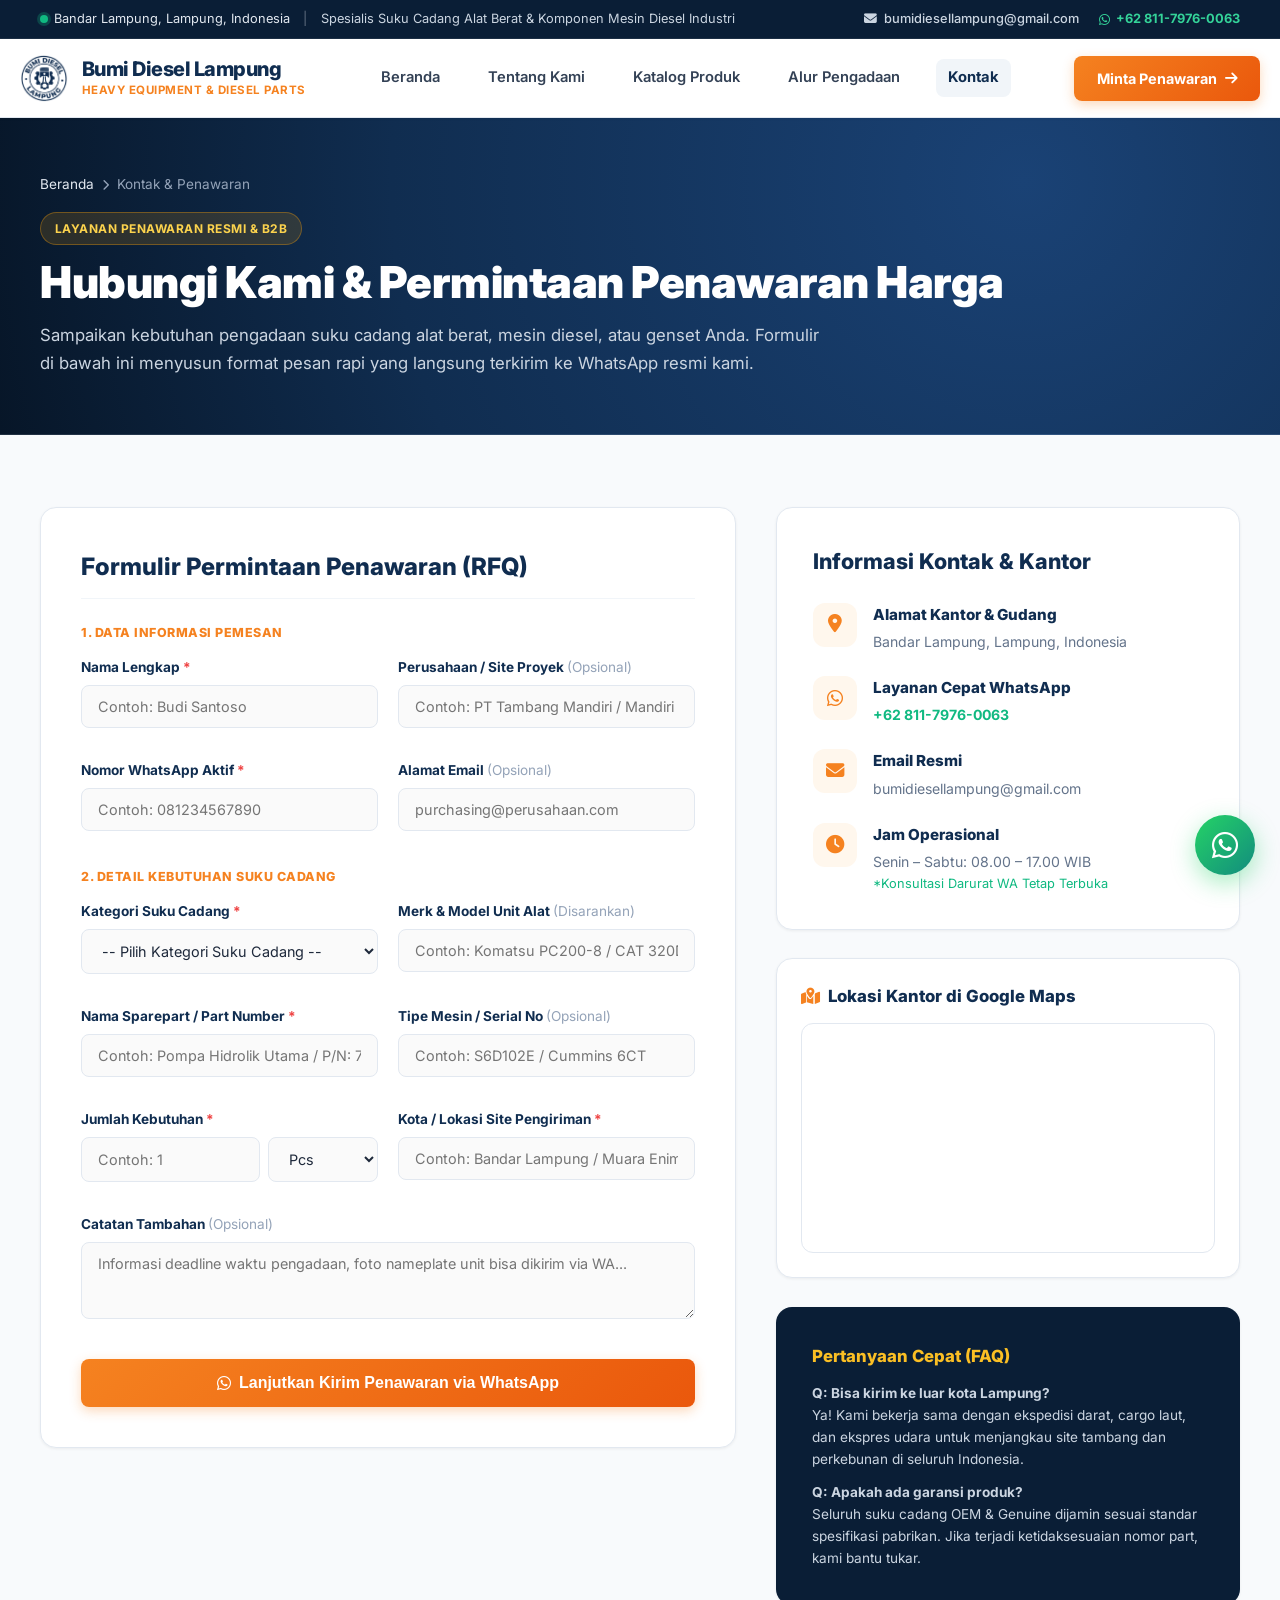
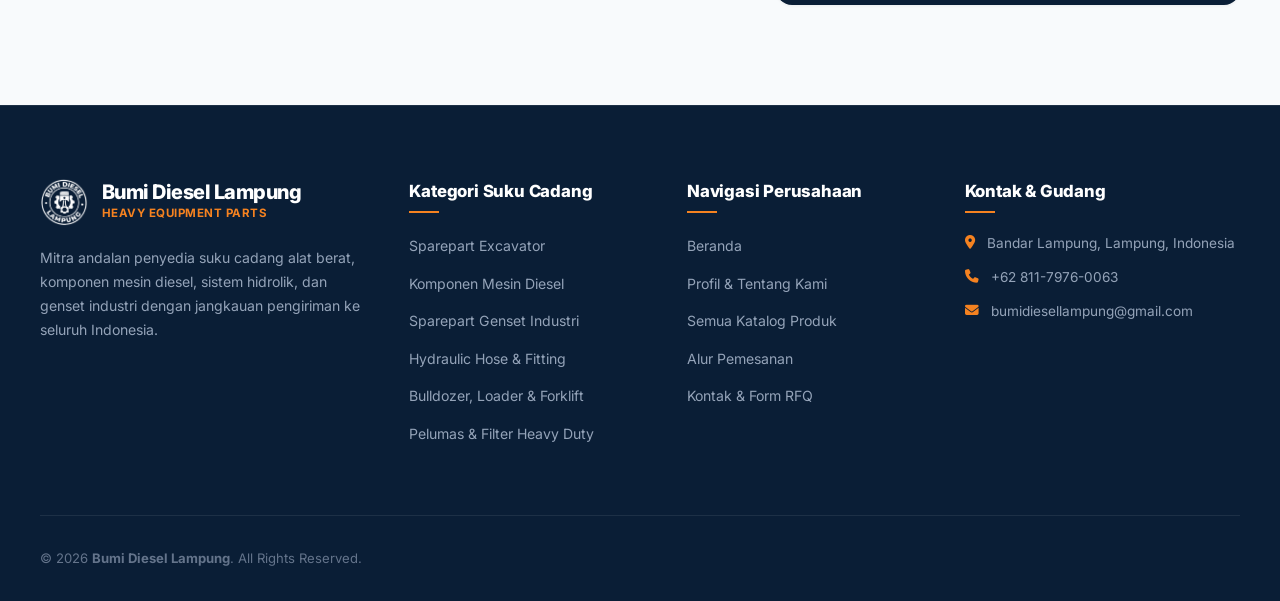
==== commit 60d93f76: "Add files via upload" ====
--- a/kontak.html
+++ b/kontak.html
@@ -38,7 +38,7 @@
   <!-- Header -->
   <header class="header">
     <div class="container nav-content">
-      <a href="index.html" class="nav-logo" aria-label="Beranda Bumi Diesel Lampung">
+      <a href="./" class="nav-logo" aria-label="Beranda Bumi Diesel Lampung">
         <img src="assets/logo-navy.png" alt="Bumi Diesel Lampung Logo">
         <div class="brand-text">
           <span class="brand-title">Bumi Diesel Lampung</span>
@@ -47,15 +47,15 @@
       </a>
 
       <nav class="nav-menu" aria-label="Navigasi Utama">
-        <a href="index.html" class="nav-link">Beranda</a>
-        <a href="tentang-kami.html" class="nav-link">Tentang Kami</a>
-        <a href="produk.html" class="nav-link">Katalog Produk</a>
-        <a href="index.html#alur-pengadaan" class="nav-link">Alur Pengadaan</a>
-        <a href="kontak.html" class="nav-link active">Kontak</a>
+        <a href="./" class="nav-link">Beranda</a>
+        <a href="tentang-kami" class="nav-link">Tentang Kami</a>
+        <a href="produk" class="nav-link">Katalog Produk</a>
+        <a href="./#alur-pengadaan" class="nav-link">Alur Pengadaan</a>
+        <a href="kontak" class="nav-link active">Kontak</a>
       </nav>
 
       <div class="nav-actions">
-        <a href="kontak.html" class="btn-primary">
+        <a href="kontak" class="btn-primary">
           <span>Minta Penawaran</span>
           <i class="fa-solid fa-arrow-right"></i>
         </a>
@@ -67,16 +67,16 @@
 
     <!-- Mobile Drawer -->
     <div id="mobileMenu" class="mobile-menu">
-      <a href="index.html" class="mobile-nav-link">Beranda</a>
-      <a href="tentang-kami.html" class="mobile-nav-link">Tentang Kami</a>
-      <a href="produk.html" class="mobile-nav-link">Katalog Produk Lengkap</a>
-      <a href="produk-excavator.html" class="mobile-nav-link" style="padding-left: 1.25rem; font-size: 0.88rem;">• Sparepart Excavator</a>
-      <a href="produk-diesel-engine.html" class="mobile-nav-link" style="padding-left: 1.25rem; font-size: 0.88rem;">• Komponen Mesin Diesel</a>
-      <a href="produk-genset.html" class="mobile-nav-link" style="padding-left: 1.25rem; font-size: 0.88rem;">• Sparepart Genset</a>
-      <a href="produk-hydraulic-hose.html" class="mobile-nav-link" style="padding-left: 1.25rem; font-size: 0.88rem;">• Hydraulic Hose & Fitting</a>
-      <a href="produk-alat-berat-lainnya.html" class="mobile-nav-link" style="padding-left: 1.25rem; font-size: 0.88rem;">• Bulldozer, Loader & Forklift</a>
-      <a href="index.html#alur-pengadaan" class="mobile-nav-link">Alur Pengadaan</a>
-      <a href="kontak.html" class="mobile-nav-link active">Kontak & Penawaran</a>
+      <a href="./" class="mobile-nav-link">Beranda</a>
+      <a href="tentang-kami" class="mobile-nav-link">Tentang Kami</a>
+      <a href="produk" class="mobile-nav-link">Katalog Produk Lengkap</a>
+      <a href="produk-excavator" class="mobile-nav-link" style="padding-left: 1.25rem; font-size: 0.88rem;">• Sparepart Excavator</a>
+      <a href="produk-diesel-engine" class="mobile-nav-link" style="padding-left: 1.25rem; font-size: 0.88rem;">• Komponen Mesin Diesel</a>
+      <a href="produk-genset" class="mobile-nav-link" style="padding-left: 1.25rem; font-size: 0.88rem;">• Sparepart Genset</a>
+      <a href="produk-hydraulic-hose" class="mobile-nav-link" style="padding-left: 1.25rem; font-size: 0.88rem;">• Hydraulic Hose & Fitting</a>
+      <a href="produk-alat-berat-lainnya" class="mobile-nav-link" style="padding-left: 1.25rem; font-size: 0.88rem;">• Bulldozer, Loader & Forklift</a>
+      <a href="./#alur-pengadaan" class="mobile-nav-link">Alur Pengadaan</a>
+      <a href="kontak" class="mobile-nav-link active">Kontak & Penawaran</a>
     </div>
   </header>
 
@@ -84,7 +84,7 @@
   <section class="page-header">
     <div class="container">
       <div class="breadcrumb">
-        <a href="index.html">Beranda</a>
+        <a href="./">Beranda</a>
         <i class="fa-solid fa-chevron-right" style="font-size: 0.7rem;"></i>
         <span>Kontak & Penawaran</span>
       </div>
@@ -296,7 +296,7 @@
     <div class="container">
       <div class="footer-grid">
         <div class="footer-brand">
-          <a href="index.html" class="nav-logo">
+          <a href="./" class="nav-logo">
             <img src="assets/logo-white.png" alt="Bumi Diesel Lampung Logo" style="height: 48px;">
             <div class="brand-text">
               <span class="brand-title" style="color: #FFFFFF;">Bumi Diesel Lampung</span>
@@ -309,23 +309,23 @@
         <div>
           <h4 class="footer-col-title">Kategori Suku Cadang</h4>
           <ul class="footer-links">
-            <li><a href="produk-excavator.html">Sparepart Excavator</a></li>
-            <li><a href="produk-diesel-engine.html">Komponen Mesin Diesel</a></li>
-            <li><a href="produk-genset.html">Sparepart Genset Industri</a></li>
-            <li><a href="produk-hydraulic-hose.html">Hydraulic Hose & Fitting</a></li>
-            <li><a href="produk-alat-berat-lainnya.html">Bulldozer, Loader & Forklift</a></li>
-            <li><a href="produk.html?kategori=oli-filter">Pelumas & Filter Heavy Duty</a></li>
+            <li><a href="produk-excavator">Sparepart Excavator</a></li>
+            <li><a href="produk-diesel-engine">Komponen Mesin Diesel</a></li>
+            <li><a href="produk-genset">Sparepart Genset Industri</a></li>
+            <li><a href="produk-hydraulic-hose">Hydraulic Hose & Fitting</a></li>
+            <li><a href="produk-alat-berat-lainnya">Bulldozer, Loader & Forklift</a></li>
+            <li><a href="produk?kategori=oli-filter">Pelumas & Filter Heavy Duty</a></li>
           </ul>
         </div>
 
         <div>
           <h4 class="footer-col-title">Navigasi Perusahaan</h4>
           <ul class="footer-links">
-            <li><a href="index.html">Beranda</a></li>
-            <li><a href="tentang-kami.html">Profil & Tentang Kami</a></li>
-            <li><a href="produk.html">Semua Katalog Produk</a></li>
-            <li><a href="index.html#alur-pengadaan">Alur Pemesanan</a></li>
-            <li><a href="kontak.html">Kontak & Form RFQ</a></li>
+            <li><a href="./">Beranda</a></li>
+            <li><a href="tentang-kami">Profil & Tentang Kami</a></li>
+            <li><a href="produk">Semua Katalog Produk</a></li>
+            <li><a href="./#alur-pengadaan">Alur Pemesanan</a></li>
+            <li><a href="kontak">Kontak & Form RFQ</a></li>
           </ul>
         </div>
 
--- a/assets/css/styles.css
+++ b/assets/css/styles.css
@@ -313,6 +313,24 @@
   cursor: pointer;
   box-shadow: 0 4px 12px rgba(245, 130, 32, 0.3);
   transition: var(--transition);
+  position: relative;
+  overflow: hidden;
+}
+
+.btn-primary::after {
+  content: '';
+  position: absolute;
+  top: -50%;
+  left: -80%;
+  width: 50%;
+  height: 200%;
+  background: linear-gradient(90deg, rgba(255, 255, 255, 0) 0%, rgba(255, 255, 255, 0.35) 50%, rgba(255, 255, 255, 0) 100%);
+  transform: rotate(25deg);
+  pointer-events: none;
+}
+
+.btn-primary:hover::after {
+  animation: shimmerSweep 0.85s cubic-bezier(0.16, 1, 0.3, 1);
 }
 
 .btn-primary:hover {
@@ -404,6 +422,24 @@
   cursor: pointer;
   box-shadow: 0 4px 12px rgba(16, 185, 129, 0.3);
   transition: var(--transition);
+  position: relative;
+  overflow: hidden;
+}
+
+.btn-whatsapp-hero::after {
+  content: '';
+  position: absolute;
+  top: -50%;
+  left: -80%;
+  width: 50%;
+  height: 200%;
+  background: linear-gradient(90deg, rgba(255, 255, 255, 0) 0%, rgba(255, 255, 255, 0.35) 50%, rgba(255, 255, 255, 0) 100%);
+  transform: rotate(25deg);
+  pointer-events: none;
+}
+
+.btn-whatsapp-hero:hover::after {
+  animation: shimmerSweep 0.85s cubic-bezier(0.16, 1, 0.3, 1);
 }
 
 .btn-whatsapp-hero:hover {
@@ -574,6 +610,7 @@
   display: flex;
   align-items: center;
   gap: 0.75rem;
+  animation: floatGentle 3.5s ease-in-out infinite alternate;
 }
 
 .hero-floating-stat .stat-num {
@@ -1540,9 +1577,120 @@
   transition: var(--transition);
 }
 
-.floating-wa:hover {
-  transform: scale(1.1);
-  box-shadow: 0 12px 30px rgba(37, 211, 102, 0.55);
+/* ============================================================
+   ANIMATIONS & MICRO-INTERACTIONS
+   ============================================================ */
+@keyframes floatGentle {
+  0% { transform: translateY(0); }
+  50% { transform: translateY(-10px); }
+  100% { transform: translateY(0); }
+}
+
+@keyframes pulseWa {
+  0% { box-shadow: 0 0 0 0 rgba(37, 211, 102, 0.6), 0 8px 24px rgba(37, 211, 102, 0.4); }
+  70% { box-shadow: 0 0 0 18px rgba(37, 211, 102, 0), 0 8px 24px rgba(37, 211, 102, 0.4); }
+  100% { box-shadow: 0 0 0 0 rgba(37, 211, 102, 0), 0 8px 24px rgba(37, 211, 102, 0.4); }
+}
+
+@keyframes shimmerSweep {
+  0% { left: -80%; }
+  100% { left: 160%; }
+}
+
+.floating-wa {
+  animation: pulseWa 2.2s infinite;
+}
+
+/* Scroll Reveal Base Classes */
+.reveal-init {
+  opacity: 0;
+  transform: translateY(32px);
+  transition: opacity 0.8s cubic-bezier(0.16, 1, 0.3, 1), transform 0.8s cubic-bezier(0.16, 1, 0.3, 1);
+  will-change: opacity, transform;
+}
+
+.reveal-init.revealed {
+  opacity: 1 !important;
+  transform: translateY(0) !important;
+}
+
+/* Enhanced Hover on Cards */
+.category-card {
+  transition: transform 0.35s cubic-bezier(0.16, 1, 0.3, 1), box-shadow 0.35s cubic-bezier(0.16, 1, 0.3, 1), border-color 0.35s ease;
+}
+
+.category-card:hover {
+  transform: translateY(-8px) scale(1.015);
+  box-shadow: 0 20px 35px -8px rgba(16, 45, 80, 0.18);
+  border-color: var(--orange-main);
+}
+
+.category-card:hover .category-card-img img {
+  transform: scale(1.12) rotate(-1deg);
+}
+
+.product-card {
+  transition: transform 0.35s cubic-bezier(0.16, 1, 0.3, 1), box-shadow 0.35s cubic-bezier(0.16, 1, 0.3, 1), border-color 0.35s ease;
+}
+
+.product-card:hover {
+  transform: translateY(-8px);
+  box-shadow: 0 18px 30px -8px rgba(16, 45, 80, 0.16);
+  border-color: var(--orange-main);
+}
+
+.product-card:hover .product-img-box img {
+  transform: scale(1.12);
+}
+
+.workflow-card {
+  transition: transform 0.35s cubic-bezier(0.16, 1, 0.3, 1), box-shadow 0.35s cubic-bezier(0.16, 1, 0.3, 1), border-color 0.35s ease;
+}
+
+.workflow-card:hover {
+  transform: translateY(-8px);
+  box-shadow: 0 18px 30px -8px rgba(16, 45, 80, 0.16);
+  border-color: var(--navy-light);
+}
+
+.workflow-card:hover .step-num {
+  background: linear-gradient(135deg, #F58220 0%, #EA580C 100%);
+  transform: scale(1.12) rotate(4deg);
+  transition: transform 0.3s ease, background 0.3s ease;
+}
+
+.brand-badge {
+  transition: transform 0.3s cubic-bezier(0.16, 1, 0.3, 1), box-shadow 0.3s cubic-bezier(0.16, 1, 0.3, 1), border-color 0.3s ease;
+}
+
+.brand-badge:hover {
+  transform: translateY(-6px) scale(1.04);
+  box-shadow: 0 12px 24px -4px rgba(16, 45, 80, 0.14);
+  border-color: var(--orange-main);
+}
+
+.feature-item-card {
+  transition: transform 0.35s cubic-bezier(0.16, 1, 0.3, 1), box-shadow 0.35s cubic-bezier(0.16, 1, 0.3, 1), border-color 0.35s ease;
+}
+
+.feature-item-card:hover {
+  transform: translateY(-6px);
+  box-shadow: 0 16px 28px -6px rgba(16, 45, 80, 0.14);
+  border-color: var(--orange-main);
+}
+
+.feature-item-card:hover .feature-icon-box {
+  transform: scale(1.15) rotate(6deg);
+  transition: transform 0.3s ease;
+}
+
+.testimonial-card {
+  transition: transform 0.35s cubic-bezier(0.16, 1, 0.3, 1), box-shadow 0.35s cubic-bezier(0.16, 1, 0.3, 1);
+}
+
+.testimonial-card:hover {
+  transform: translateY(-6px);
+  box-shadow: 0 16px 28px -6px rgba(16, 45, 80, 0.14);
 }
 
 /* ============================================================
